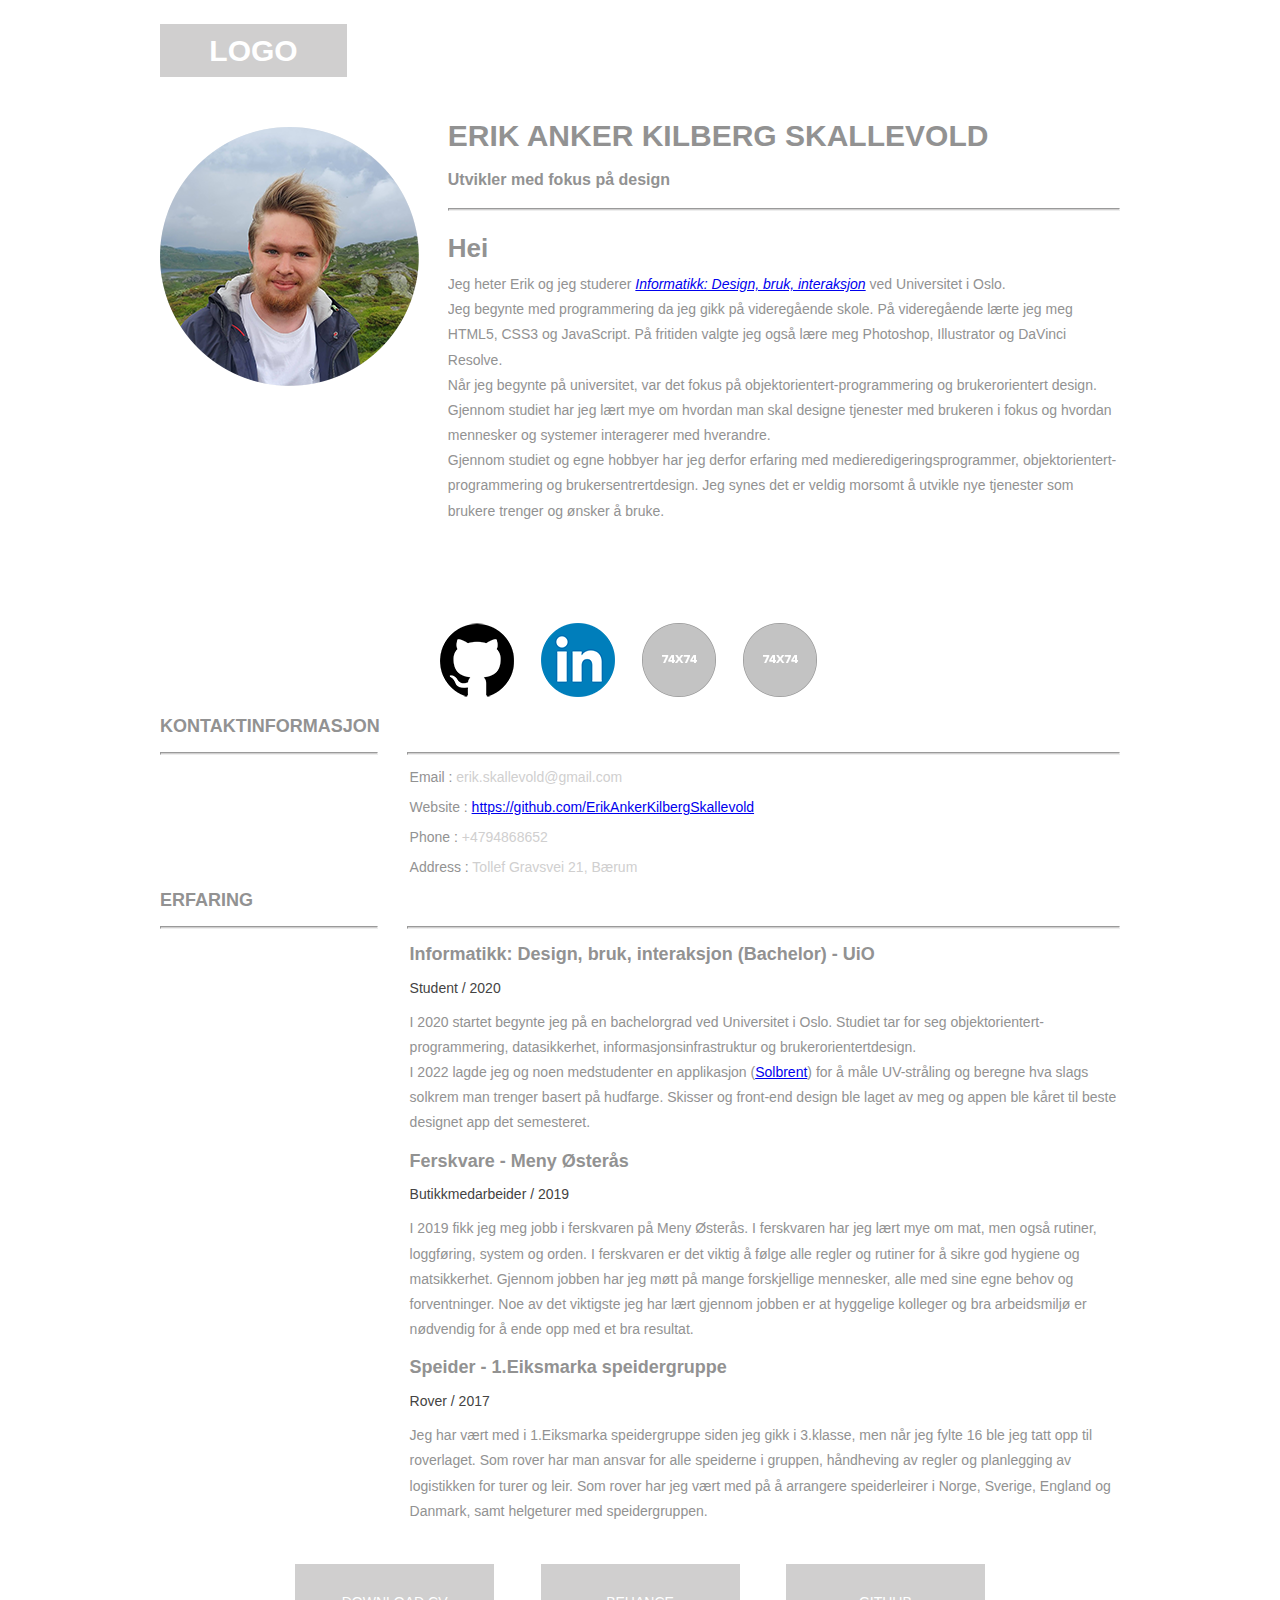
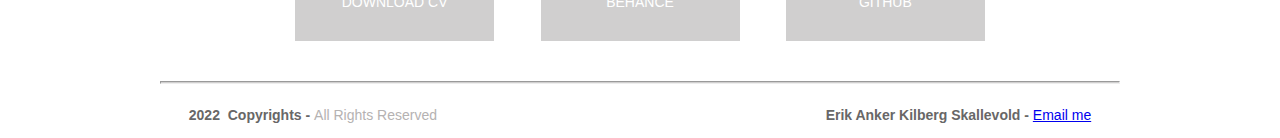
==== index.html @ de3a95fe "Initial Commit" ====
<!doctype html>
<html>
<head>
<meta charset="utf-8">
<meta name="viewport" content="width=device-width, initial-scale=1">
<title>About Page template By Adobe Dreamweaver</title>
<link href="AboutPageAssets/styles/aboutPageStyle.css" rel="stylesheet" type="text/css">

<!--The following script tag downloads a font from the Adobe Edge Web Fonts server for use within the web page. We recommend that you do not modify it.-->
<script>var __adobewebfontsappname__="dreamweaver"</script><script src="http://use.edgefonts.net/montserrat:n4:default;source-sans-pro:n2:default.js" type="text/javascript"></script>
</head>

<body>
<!-- Header content -->
<header>
  <div class="profileLogo"> 
    <!-- Profile logo. Add a img tag in place of <span>. -->
    <p class="logoPlaceholder"><!-- <img src="logoImage.png" alt="sample logo"> --><span>LOGO</span></p>
  </div>
  <div class="profilePhoto"> 
    <!-- Profile photo --> 
    <img src="AboutPageAssets/images/profilepicture.png" alt="Bilde av Erik Anker Kilberg Skallevold. På bildet ser man Erik i hvit T-skjorte og en blå jakke. Bildet er tatt ute og det blåser kraftig fra venstre. På bildet har Erik har blondt hår, blå øyne og rødt, ustelt skjegg."> </div>
  <!-- Identity details -->
  <section class="profileHeader">
    <h1>ERIK ANKER KILBERG SKALLEVOLD</h1>
    <h3>Utvikler med fokus på design</h3>
    <hr>
    <p><strong class="heiBio">Hei</strong> <br>
      Jeg heter Erik og jeg studerer <em><a href="https://www.uio.no/studier/program/inf-design/">Informatikk: Design, bruk, interaksjon</a></em> ved Universitet i Oslo.
		<br>
      Jeg begynte med programmering da jeg gikk på videregående skole. På videregående lærte jeg meg HTML5, CSS3 og JavaScript. På fritiden valgte jeg også lære meg Photoshop, Illustrator og DaVinci Resolve.
		<br>
	Når jeg begynte på universitet, var det fokus på objektorientert-programmering og brukerorientert design. Gjennom studiet har jeg lært mye om hvordan man skal designe tjenester med brukeren i fokus og hvordan mennesker og systemer interagerer med hverandre.
		<br>
	Gjennom studiet og egne hobbyer har jeg derfor erfaring med medieredigeringsprogrammer, objektorientert-programmering og brukersentrertdesign.  Jeg synes det er veldig morsomt å utvikle nye tjenester som brukere trenger og ønsker å bruke. 
 	</p>
    <p>&nbsp;</p>
  </section>
  <!-- Links to Social network accounts -->
  <aside class="socialNetworkNavBar">
    <div class="socialNetworkNav"> 
      <!-- Add a Anchor tag with nested img tag here --> 
      <a href="https://github.com/ErikAnkerKilbergSkallevold"><img src="AboutPageAssets/images/githublogo74px.png" alt="Bildelenke som går til GitHub profilen min. Bildet er logoen til GitHub. "></a></div>
    <div class="socialNetworkNav"> 
      <!-- Add a Anchor tag with nested img tag here --> 
      <a href="https://www.linkedin.com/in/erik-skallevold-a36522160/"><img src="AboutPageAssets/images/linkedinlogo74px.png" alt="Bildelenke som går til LinkedIn profilen min. Bildet er logoen til LinkedIn. "></a></div>
    <div class="socialNetworkNav"> 
      <!-- Add a Anchor tag with nested img tag here --> 
      <img src="AboutPageAssets/images/social.png"  alt="sample"> </div>
    <div class="socialNetworkNav"> 
      <!-- Add a Anchor tag with nested img tag here --> 
      <img src="AboutPageAssets/images/social.png"  alt="sample"> </div>
  </aside>
</header>
<!-- content -->
<section class="mainContent"> 
  <!-- Contact details -->
  <section class="section1">
    <h2 class="sectionTitle">Kontaktinformasjon</h2>
    <hr class="sectionTitleRule">
    <hr class="sectionTitleRule2">
    <div class="section1Content">
      <p><span>Email :</span> erik.skallevold@gmail.com</p>
      <p><span>Website :&nbsp;<a href="https://github.com/ErikAnkerKilbergSkallevold">https://github.com/ErikAnkerKilbergSkallevold</a></span> </p>
      <p><span>Phone : </span>+4794868652 </p>
      <p><span>Address :</span> Tollef Gravsvei 21, Bærum</p>
    </div>
  </section>
  <!-- Previous experience details -->
  <section class="section2">
    <h2 class="sectionTitle">Erfaring</h2>
    <hr class="sectionTitleRule">
    <hr class="sectionTitleRule2">
    <!-- First Title & company details  -->
    <article class="section2Content">
      <h2 class="sectionContentTitle">Informatikk: Design, bruk, interaksjon (Bachelor) - UiO</h2>
      <h3 class="sectionContentSubTitle">Student / 2020</h3>
      <p class="sectionContent"> 
		  I 2020 startet begynte jeg på en bachelorgrad ved Universitet i Oslo. Studiet tar for seg objektorientert-programmering, datasikkerhet, informasjonsinfrastruktur og brukerorientertdesign. &nbsp; <br>
	    I 2022 lagde jeg og noen medstudenter en applikasjon (<a href="https://github.com/IN2000-Team32/in2000">Solbrent</a>) for å måle UV-stråling og beregne hva slags solkrem man trenger basert på hudfarge. Skisser og front-end design ble laget av meg og appen ble kåret til beste designet app det semesteret.</p>
    </article>
    <!-- Second Title & company details  -->
    <article class="section2Content">
      <h2 class="sectionContentTitle"> Ferskvare - Meny Østerås</h2>
      <h3 class="sectionContentSubTitle">Butikkmedarbeider /  2019</h3>
      <p class="sectionContent"> I 2019 fikk jeg meg jobb i ferskvaren på Meny Østerås. I ferskvaren har jeg lært mye om mat, men også rutiner, loggføring, system og orden. I ferskvaren er det viktig å følge alle regler og rutiner for å sikre god hygiene og matsikkerhet. Gjennom jobben har jeg møtt på mange forskjellige mennesker, alle med sine egne behov og forventninger. Noe av det viktigste jeg har lært gjennom jobben er at hyggelige kolleger og bra arbeidsmiljø er nødvendig for å ende opp med et bra resultat. </p>
    </article>
	 <!-- Third Title & company details  -->
    <article class="section2Content">
      <h2 class="sectionContentTitle"> Speider - 1.Eiksmarka speidergruppe</h2>
      <h3 class="sectionContentSubTitle">Rover /  2017</h3>
      <p class="sectionContent"> Jeg har vært med i 1.Eiksmarka speidergruppe siden jeg gikk i 3.klasse, men når jeg fylte 16 ble jeg tatt opp til roverlaget. Som rover har man ansvar for alle speiderne i gruppen, håndheving av regler og planlegging av logistikken for turer og leir. Som rover har jeg vært med på å arrangere speiderleirer i Norge, Sverige, England og Danmark, samt helgeturer med speidergruppen.</p>
    </article>
    <!-- Replicate the above Div block to add more title and company details --> 
  </section>
  <!-- Links to expore your past projects and download your CV -->
  <aside class="externalResourcesNav">
    <div class="externalResources"> <a href="#" title="Download CV Link">DOWNLOAD CV</a> </div>
    <span class="stretch"></span>
    <div class="externalResources"><a href="#" title="Behance Link">BEHANCE</a> </div>
    <span class="stretch"></span>
    <div class="externalResources"><a href="#" title="Github Link">GITHUB</a> </div>
  </aside>
</section>
<footer>
  <hr>
  <p class="footerDisclaimer">2022&nbsp; Copyrights - <span>All Rights Reserved</span></p>
  <p class="footerNote">Erik Anker Kilberg Skallevold - <span><a href="mailto:erik.skallevold@gmail.com">Email me</a></span></p>
</footer>
</body>
</html>
---- AboutPageAssets/styles/aboutPageStyle.css ----
@charset "utf-8";
/* Global Styles */

body {
	margin-left: auto;
	margin-right: auto;
	width: 92%;
	max-width: 960px;
	padding-left: 2.275%;
	padding-right: 2.275%;
}
/* Header */
header {
	text-align: center;
	display: block;
}
header .profileLogo .logoPlaceholder {
	background-color: rgba(208,207,207,1.00);
	width: 187px;
	text-align: center;
}
header .logoPlaceholder span {
	width: 80px;
	height: 22px;
	font-family: 'Montserrat', sans-serif;
	color: rgba(255,255,255,1.00);
	font-size: 30px;
	font-weight: 700;
	line-height: 53px;
}
header .profilePhoto {
	background-color: rgba(237,237,237,1.00);
	width: 259px;
	border-radius: 50%;
	height: 259px;
	clear: both;
	transition-duration: 1s;
}

header .profilePhoto:hover {
	transition-duration: 1s;
	box-shadow: 0px 3px 5px 3px rgba(0,0,0,0.75);
	background-color: rgba(237,237,237,1.00);
	width: 259px;
	border-radius: 50%;
	height: 259px;
	clear: both;
	transition-duration: 1s;
	transform-style: flat;
}

header .profileHeader h1 {
	font-family: 'Montserrat', sans-serif;
	color: rgba(146,146,146,1.00);
	font-size: 30px;
	font-weight: 700;
	line-height: 24px;
}
header .profileHeader h3 {
	font-family: sans-serif;
	color: rgba(146,146,146,1.00);
	font-size: 16px;
	font-weight: 700;
	line-height: 24px;
}
hr {
	background-color: rgba(208,207,207,1.00);
	height: 1px;
}
header .profileHeader p {
	font-family: sans-serif;
	color: rgba(146,146,146,1.00);
	font-size: 14px;
	font-weight: 400;
	line-height: 1.8;
	overflow-y: auto;
}
header .socialNetworkNavBar {
	text-align: center;
	display: block;
	margin-top: 60px;
	clear: both;
}
header .socialNetworkNavBar .socialNetworkNav {
	border-radius: 50%;
	cursor: pointer;
}
header .socialNetworkNavBar .socialNetworkNav img:hover {
	opacity: 0.5;
}
/* Main Content sections */
.mainContent .section1 {
	display: block;
}
.section1 .sectionTitle, .section2 .sectionTitle {
	font-family: 'Montserrat', sans-serif;
	color: rgba(146,146,146,1.00);
	font-size: 18px;
	font-weight: 700;
	text-transform: uppercase;
}
.section1 .sectionTitleRule, .section2 .sectionTitleRule {
	margin: 0 3% 0 0;
	float: left;
	clear: both;
}
.section1 .sectionTitleRule2, .section2 .sectionTitleRule2 {
	background-color: rgba(208,207,207,1.00);
	height: 1px;
	padding: 0px;
}
.mainContent .section1 .section1Content {
	font-family: ProximaNova;
	font-size: 14px;
	font-weight: 100;
	color: rgba(208,207,207,1.00);
}
.mainContent .section1 .section1Content span {
	color: rgba(146,146,146,1.00);
	font-family: sans-serif;
}
.section2 .sectionContentTitle {
	font-family: sans-serif;
	color: rgba(146,146,146,1.00);
	font-size: 18px;
	font-weight: 700;
}
.section2 .sectionContentSubTitle {
	font-family: sans-serif;
	color: rgba(68,67,67,1.00);
	font-size: 14px;
	font-weight: 400;
}
.section2 .sectionContent {
	font-family: sans-serif;
	color: rgba(146,146,146,1.00);
	font-size: 14px;
	font-weight: 400;
	line-height: 1.8;
}
.mainContent {
	display: block;
}
.mainContent .externalResourcesNav .externalResources {
	background-color: rgba(208,207,207,1.00);
	display: inline-block;
	text-align: center;
	margin-top: 0px;
	padding-top: 3%;
	cursor: pointer;
}
.mainContent .externalResourcesNav .externalResources:hover {
	background-color: rgba(153,153,153,1.00);
}
.externalResourcesNav .externalResources a {
	font-family: 'Montserrat', sans-serif;
	color: rgba(255,255,255,1.00);
	font-size: 14px;
	font-weight: 400;
	line-height: 18px;
	text-decoration: none;
}
.stretch {
	content: '';
	display: inline-block;
	margin-left: 2%;
	margin-right: 2%;
}
/* Footer */
footer .footerDisclaimer {
	font-family: sans-serif;
	font-size: 14px;
	line-height: 18px;
	color: rgba(104,103,103,1.00);
	font-weight: 700;
}
footer .footerDisclaimer span {
	color: rgba(181,178,178,1.00);
	font-weight: 400;
}
footer .footerNote {
	font-family: sans-serif;
	font-size: 14px;
	line-height: 18px;
	color: rgba(104,103,103,1.00);
	font-weight: 700;
}
footer .footerNote span {
	color: rgba(181,178,178,1.00);
	font-weight: 400;
}

/* Media query for Mobile devices*/
@media only screen and (min-width : 285px) and (max-width : 480px) {
/* Header */
header {
	width: 100%;
	float: none;
}
header .profileLogo .logoPlaceholder {
	display: inline-block;
}
header .profilePhoto {
	display: inline-block;
}
header .profileHeader {
	text-align: center;
	margin-top: 10%;
}
header .profileHeader p {
	text-align: justify;
}
header .socialNetworkNavBar {
	text-align: center;
	display: block;
	margin-top: 60px;
	clear: both;
	margin-bottom: 15%;
}
header .socialNetworkNavBar .socialNetworkNav {
	width: 60px;
	height: 60px;
	display: inline-block;
	margin-right: 23px;
}
/* Main content sections */
.mainContent .section1 {
	text-align: center;
	margin-bottom: 10%;
}
.section1 .section1Title, .section2 .section1Title {
	text-align: center;
}
.section1 .sectionTitleRule, .section2 .sectionTitleRule {
	width: 100%;
}
.section1 .sectionTitleRule2, .section2 .sectionTitleRule2 {
	display: none;
}
.mainContent .section1 .section1Content {
	display: inline-block;
	text-align: left;
	font-family: sans-serif;
	text-align: justify;
}
.mainContent .section2 {
	display: block;
	text-align: center;
}
.section2 .section2Content {
	margin-top: 10%;
	text-align: justify;
	margin-bottom: 10%;
}
.mainContent .externalResourcesNav {
	margin-bottom: 10%;
}
.mainContent .externalResourcesNav .externalResources {
	width: 100%;
	height: 35px;
}
/* Footer */
footer {
	display: block;
	text-align: center;
	font-family: sans-serif;
}
}

/* Media Query for Tablets */
@media only screen and (min-width : 481px) and (max-width : 1024px) {
/* Header */
header {
	width: 100%;
	float: none;
}
header .profileLogo .logoPlaceholder {
	display: inline-block;
	font-family: 'Montserrat', sans-serif;
}
header .profilePhoto {
	float: left;
	clear: both;
	margin-right: 3%;
	margin-top: 5%;
}
header .profileHeader {
	text-align: left;
	margin-top: 7%;
}
header .socialNetworkNavBar .socialNetworkNav {
	width: 74px;
	height: 74px;
	display: inline-block;
	margin-right: 23px;
}
/* Main content and sections */
.section1 .section1Title, .section2 .section1Title {
	text-align: center;
}
.section1 .sectionTitleRule, .section2 .sectionTitleRule {
	width: 100%;
}
.section1 .sectionTitleRule2, .section2 .sectionTitleRule2 {
	display: none;
}
.mainContent .section1 .section1Content {
	display: block;
	margin: 0% 0% 0% 20%;
	font-family: sans-serif;
	margin-top: 5%;
	margin-bottom: 5%;
}
.mainContent .section2 {
	clear: both;
}
.section2 .section2Content {
	padding: 0px;
	margin-left: 20%;
	font-family: sans-serif;
	margin-top: 5%;
	margin-bottom: 5%;
}
.mainContent .externalResourcesNav {
	margin-left: 20%;
	margin-top: 40px;
	margin-bottom: 40px;
	text-align: center;
	padding-top: 0px;
	clear: both;
}
.mainContent .externalResourcesNav .externalResources {
	width: 199px;
	height: 48px;
	margin-top: 5%;
}
/* Footer */
footer .footerDisclaimer {
	float: left;
	margin-left: 3%;
	font-family: sans-serif;
}
footer .footerNote {
	float: right;
	margin-right: 3%;
	font-family: sans-serif;
}
}

/* Desktops and laptops  */
@media only screen and (min-width:1025px) {
/* Header */
header .profileLogo .logoPlaceholder {
	float: left;
	margin-bottom: 50px;
}
header .profilePhoto {
	float: left;
	clear: both;
	margin-right: 3%;
}
header .profileHeader {
	text-align: left;
	padding-top: 10%;
}
header .socialNetworkNavBar .socialNetworkNav {
	width: 74px;
	height: 74px;
	display: inline-block;
	margin-right: 23px;
}
/* Main content sections */
.section1 .sectionTitleRule, .section2 .sectionTitleRule {
	width: 22.5%;
}
.mainContent .section1 .section1Content {
	display: block;
	margin-top: 0%;
	margin-right: 0%;
	margin-left: 26%;
	margin-bottom: 0%;
	font-family: sans-serif;
}
.mainContent .section2 {
	clear: both;
}
.section2 .section2Content {
	padding: 0px;
	margin-left: 26%;
	font-family: sans-serif;
}
.mainContent .externalResourcesNav {
	margin-top: 40px;
	margin-bottom: 40px;
	text-align: center;
	padding-top: 0px;
	clear: both;
}
.mainContent .externalResourcesNav .externalResources {
	width: 199px;
	height: 48px;
}
/* Footer */
footer .footerDisclaimer {
	float: left;
	margin-left: 3%;
	font-family: sans-serif;
}
footer .footerNote {
	float: right;
	margin-right: 3%;
	font-family: sans-serif;
}
}
.heiBio {
	font-size: 26px;
}
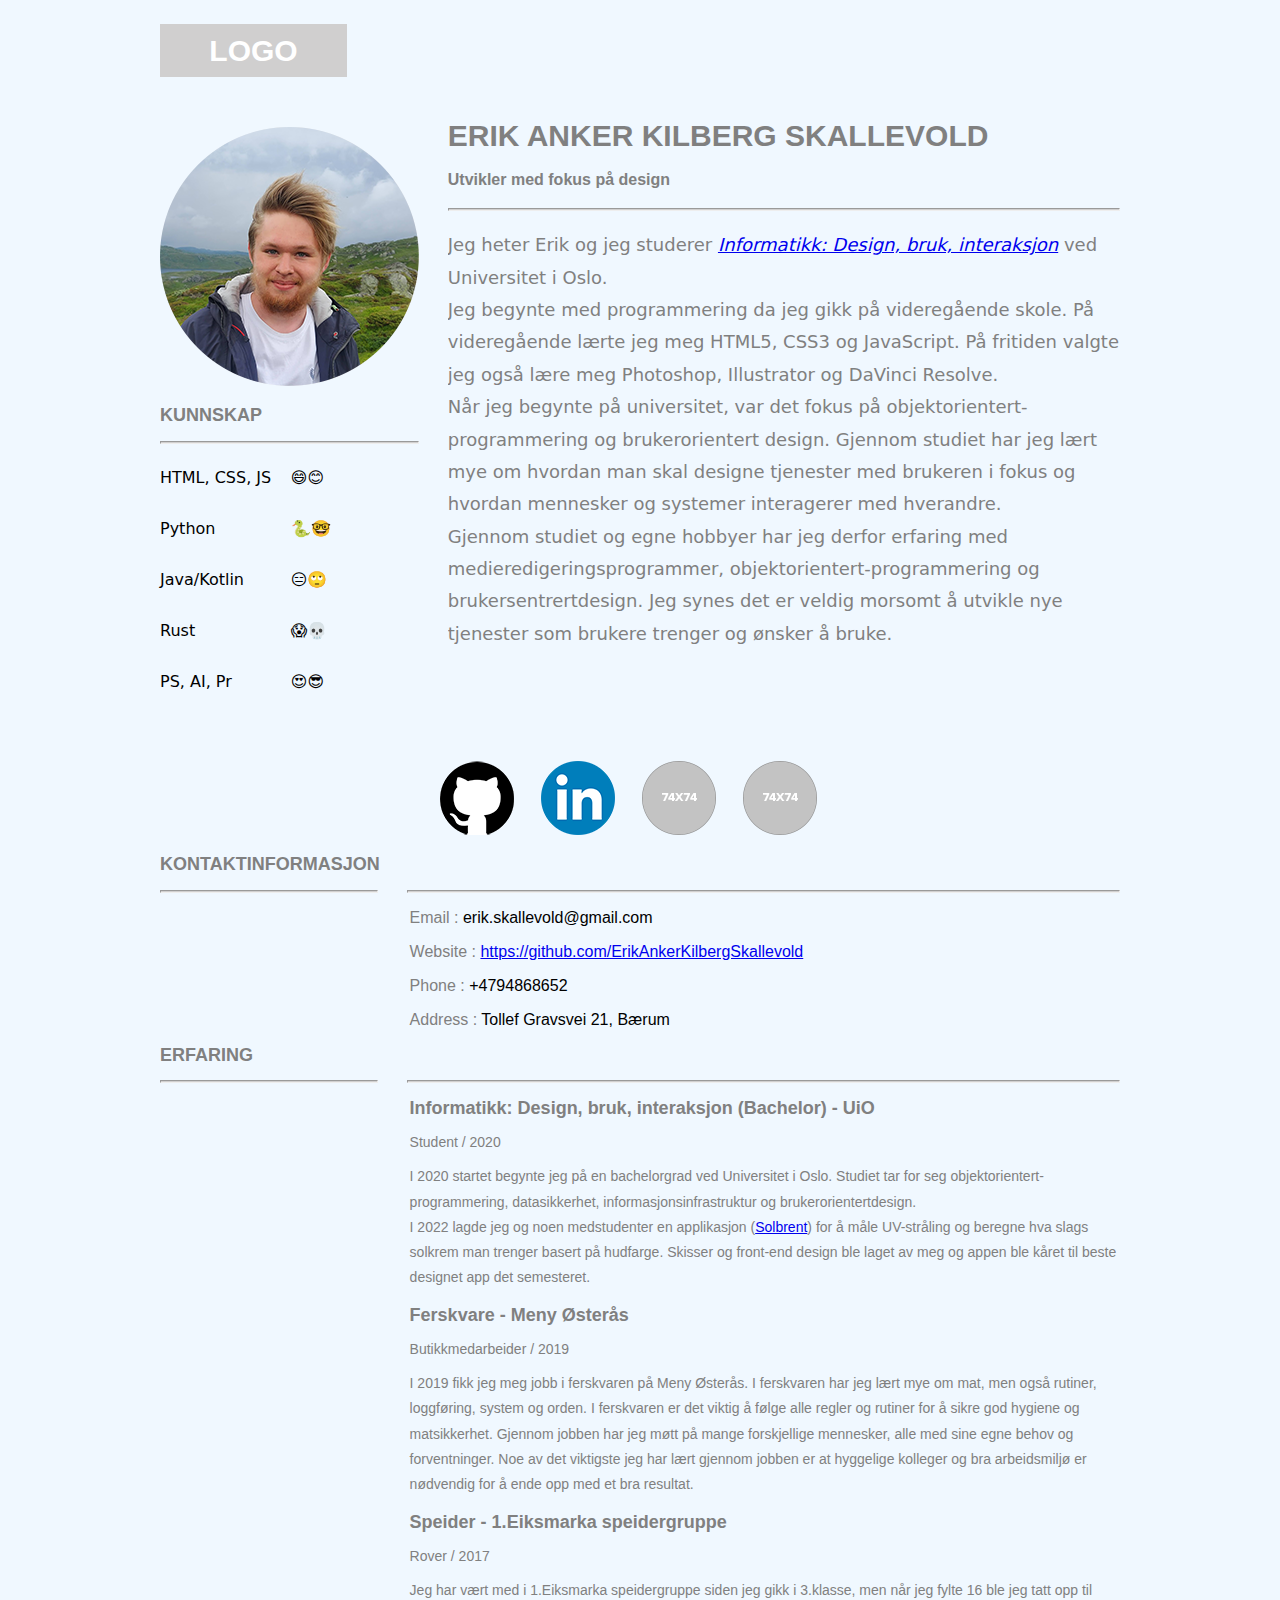
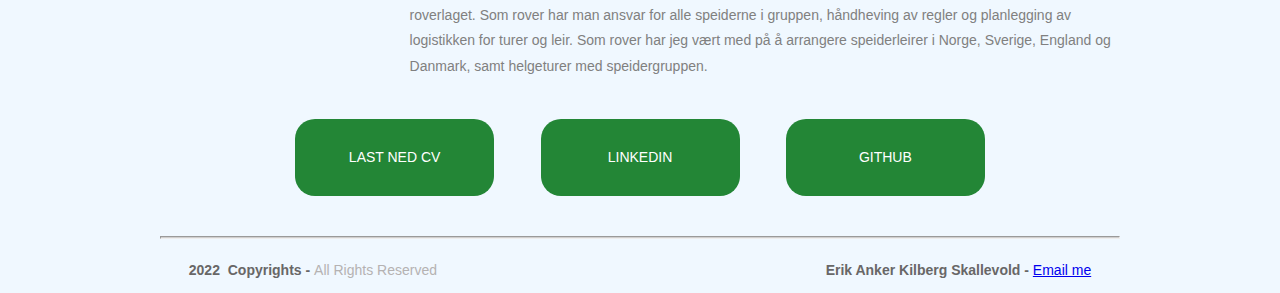
==== commit b02a75c4: "Better readability" ====
--- a/index.html
+++ b/index.html
@@ -3,7 +3,7 @@
 <head>
 <meta charset="utf-8">
 <meta name="viewport" content="width=device-width, initial-scale=1">
-<title>About Page template By Adobe Dreamweaver</title>
+<title>About Erik Anker Kilberg Skallevold</title>
 <link href="AboutPageAssets/styles/aboutPageStyle.css" rel="stylesheet" type="text/css">
 
 <!--The following script tag downloads a font from the Adobe Edge Web Fonts server for use within the web page. We recommend that you do not modify it.-->
@@ -19,20 +19,55 @@
   </div>
   <div class="profilePhoto"> 
     <!-- Profile photo --> 
-    <img src="AboutPageAssets/images/profilepicture.png" alt="Bilde av Erik Anker Kilberg Skallevold. På bildet ser man Erik i hvit T-skjorte og en blå jakke. Bildet er tatt ute og det blåser kraftig fra venstre. På bildet har Erik har blondt hår, blå øyne og rødt, ustelt skjegg."> </div>
+    <img src="AboutPageAssets/images/profilepicture.png" alt="Bilde av Erik Anker Kilberg Skallevold. På bildet ser man Erik i hvit T-skjorte og en blå jakke. Bildet er tatt ute og det blåser kraftig fra venstre. På bildet har Erik har blondt hår, blå øyne og rødt, ustelt skjegg.">
+    <div>
+      <div class="section1" style="text-align: start">
+		  <h2 class="sectionTitle">Kunnskap</h2>
+		  <hr>
+	  	<!-- Legg til flere li elementer som du trenger dem -->
+        <div>
+			<div style="display:flex; justify-content:space-between">
+  				<p class="ProgramName">HTML, CSS, JS</p>
+   				<p class="ProgramName">😄😊</p>
+			</div>
+        </div>
+		<div>
+		  <div style="display:flex; justify-content:space-between">
+			<p class="ProgramName">Python</p>
+			  <p class="ProgramName">🐍🤓</p>
+			</div>
+        </div>	
+		<div>
+			<div style="display:flex; justify-content:space-between">
+  				<p class="ProgramName">Java/Kotlin</p>
+   				<p class="ProgramName">😑🙄</p>
+			</div>
+        </div>	
+		<div>
+			<div style="display:flex; justify-content:space-between">
+  				<p class="ProgramName">Rust</p>
+   				<p class="ProgramName">😱💀</p>
+			</div>
+        </div>
+		<div>
+			<div style="display:flex; justify-content:space-between">
+  				<p class="ProgramName">PS, AI, Pr</p>
+   				<p class="ProgramName">😍😎</p>
+			</div>
+        </div>
+      </div>
+    </div>
+  </div>
   <!-- Identity details -->
   <section class="profileHeader">
     <h1>ERIK ANKER KILBERG SKALLEVOLD</h1>
     <h3>Utvikler med fokus på design</h3>
     <hr>
-    <p><strong class="heiBio">Hei</strong> <br>
-      Jeg heter Erik og jeg studerer <em><a href="https://www.uio.no/studier/program/inf-design/">Informatikk: Design, bruk, interaksjon</a></em> ved Universitet i Oslo.
-		<br>
-      Jeg begynte med programmering da jeg gikk på videregående skole. På videregående lærte jeg meg HTML5, CSS3 og JavaScript. På fritiden valgte jeg også lære meg Photoshop, Illustrator og DaVinci Resolve.
-		<br>
-	Når jeg begynte på universitet, var det fokus på objektorientert-programmering og brukerorientert design. Gjennom studiet har jeg lært mye om hvordan man skal designe tjenester med brukeren i fokus og hvordan mennesker og systemer interagerer med hverandre.
-		<br>
-	Gjennom studiet og egne hobbyer har jeg derfor erfaring med medieredigeringsprogrammer, objektorientert-programmering og brukersentrertdesign.  Jeg synes det er veldig morsomt å utvikle nye tjenester som brukere trenger og ønsker å bruke. 
+      <p>
+		Jeg heter Erik og jeg studerer <em><a href="https://www.uio.no/studier/program/inf-design/">Informatikk: Design, bruk, interaksjon</a></em> ved Universitet i Oslo.<br>
+    	Jeg begynte med programmering da jeg gikk på videregående skole. På videregående lærte jeg meg HTML5, CSS3 og JavaScript. På fritiden valgte jeg også lære meg Photoshop, Illustrator og DaVinci Resolve.<br>
+		Når jeg begynte på universitet, var det fokus på objektorientert-programmering og brukerorientert design. Gjennom studiet har jeg lært mye om hvordan man skal designe tjenester med brukeren i fokus og hvordan mennesker og systemer interagerer med hverandre.<br>		
+		Gjennom studiet og egne hobbyer har jeg derfor erfaring med medieredigeringsprogrammer, objektorientert-programmering og brukersentrertdesign.  Jeg synes det er veldig morsomt å utvikle nye tjenester som brukere trenger og ønsker å bruke. <br>	
  	</p>
     <p>&nbsp;</p>
   </section>
@@ -95,9 +130,9 @@
   </section>
   <!-- Links to expore your past projects and download your CV -->
   <aside class="externalResourcesNav">
-    <div class="externalResources"> <a href="#" title="Download CV Link">DOWNLOAD CV</a> </div>
+    <div class="externalResources"> <a href="#" title="Download CV Link">LAST NED CV</a> </div>
     <span class="stretch"></span>
-    <div class="externalResources"><a href="#" title="Behance Link">BEHANCE</a> </div>
+    <div class="externalResources"><a href="#" title="Behance Link">LINKEDIN</a> </div>
     <span class="stretch"></span>
     <div class="externalResources"><a href="#" title="Github Link">GITHUB</a> </div>
   </aside>
--- a/AboutPageAssets/styles/aboutPageStyle.css
+++ b/AboutPageAssets/styles/aboutPageStyle.css
@@ -8,6 +8,7 @@
 	max-width: 960px;
 	padding-left: 2.275%;
 	padding-right: 2.275%;
+	background-color: aliceblue;
 }
 /* Header */
 header {
@@ -51,14 +52,14 @@
 
 header .profileHeader h1 {
 	font-family: 'Montserrat', sans-serif;
-	color: rgba(146,146,146,1.00);
+	color: #808080;
 	font-size: 30px;
 	font-weight: 700;
 	line-height: 24px;
 }
 header .profileHeader h3 {
 	font-family: sans-serif;
-	color: rgba(146,146,146,1.00);
+	color: #808080;
 	font-size: 16px;
 	font-weight: 700;
 	line-height: 24px;
@@ -68,9 +69,9 @@
 	height: 1px;
 }
 header .profileHeader p {
-	font-family: sans-serif;
-	color: rgba(146,146,146,1.00);
-	font-size: 14px;
+	font-family:Segoe, "Segoe UI", "DejaVu Sans", "Trebuchet MS", Verdana, "sans-serif";
+	color: #808080;
+	font-size: 18px;
 	font-weight: 400;
 	line-height: 1.8;
 	overflow-y: auto;
@@ -94,7 +95,7 @@
 }
 .section1 .sectionTitle, .section2 .sectionTitle {
 	font-family: 'Montserrat', sans-serif;
-	color: rgba(146,146,146,1.00);
+	color: #808080;
 	font-size: 18px;
 	font-weight: 700;
 	text-transform: uppercase;
@@ -110,44 +111,45 @@
 	padding: 0px;
 }
 .mainContent .section1 .section1Content {
-	font-family: ProximaNova;
+	font-family:Segoe, "Segoe UI", "DejaVu Sans", "Trebuchet MS", Verdana, "sans-serif";
+	font-size: 16px;
+	font-weight:400;
+	color: #000000;
+}
+.mainContent .section1 .section1Content span {
+	color: #808080;
+	font-family: sans-serif;
+}
+.section2 .sectionContentTitle {
+	font-family: sans-serif;
+	color: #808080;
+	font-size: 18px;
+	font-weight: 700;
+}
+.section2 .sectionContentSubTitle {
+	font-family: sans-serif;
+	color: #808080;
 	font-size: 14px;
-	font-weight: 100;
-	color: rgba(208,207,207,1.00);
-}
-.mainContent .section1 .section1Content span {
-	color: rgba(146,146,146,1.00);
-	font-family: sans-serif;
-}
-.section2 .sectionContentTitle {
-	font-family: sans-serif;
-	color: rgba(146,146,146,1.00);
-	font-size: 18px;
-	font-weight: 700;
-}
-.section2 .sectionContentSubTitle {
-	font-family: sans-serif;
-	color: rgba(68,67,67,1.00);
+	font-weight: 400;
+}
+.section2 .sectionContent {
+	font-family: sans-serif;
+	color: #808080;
 	font-size: 14px;
 	font-weight: 400;
-}
-.section2 .sectionContent {
-	font-family: sans-serif;
-	color: rgba(146,146,146,1.00);
-	font-size: 14px;
-	font-weight: 400;
 	line-height: 1.8;
 }
 .mainContent {
 	display: block;
 }
 .mainContent .externalResourcesNav .externalResources {
-	background-color: rgba(208,207,207,1.00);
+	background-color: #238636;
 	display: inline-block;
 	text-align: center;
 	margin-top: 0px;
 	padding-top: 3%;
 	cursor: pointer;
+	border-radius: 20px;
 }
 .mainContent .externalResourcesNav .externalResources:hover {
 	background-color: rgba(153,153,153,1.00);
@@ -415,3 +417,15 @@
 .heiBio {
 	font-size: 26px;
 }
+.ProgramName{
+	text-align: start;
+	width: 100%;
+	flex-basis: 49.5%;
+	font-family: Segoe, "Segoe UI", "DejaVu Sans", "Trebuchet MS", Verdana, "sans-serif";
+}
+.tekst{
+	font-family: Segoe, "Segoe UI", "DejaVu Sans", "Trebuchet MS", Verdana, "sans-serif";
+	font-size: 100px;
+}
+
+
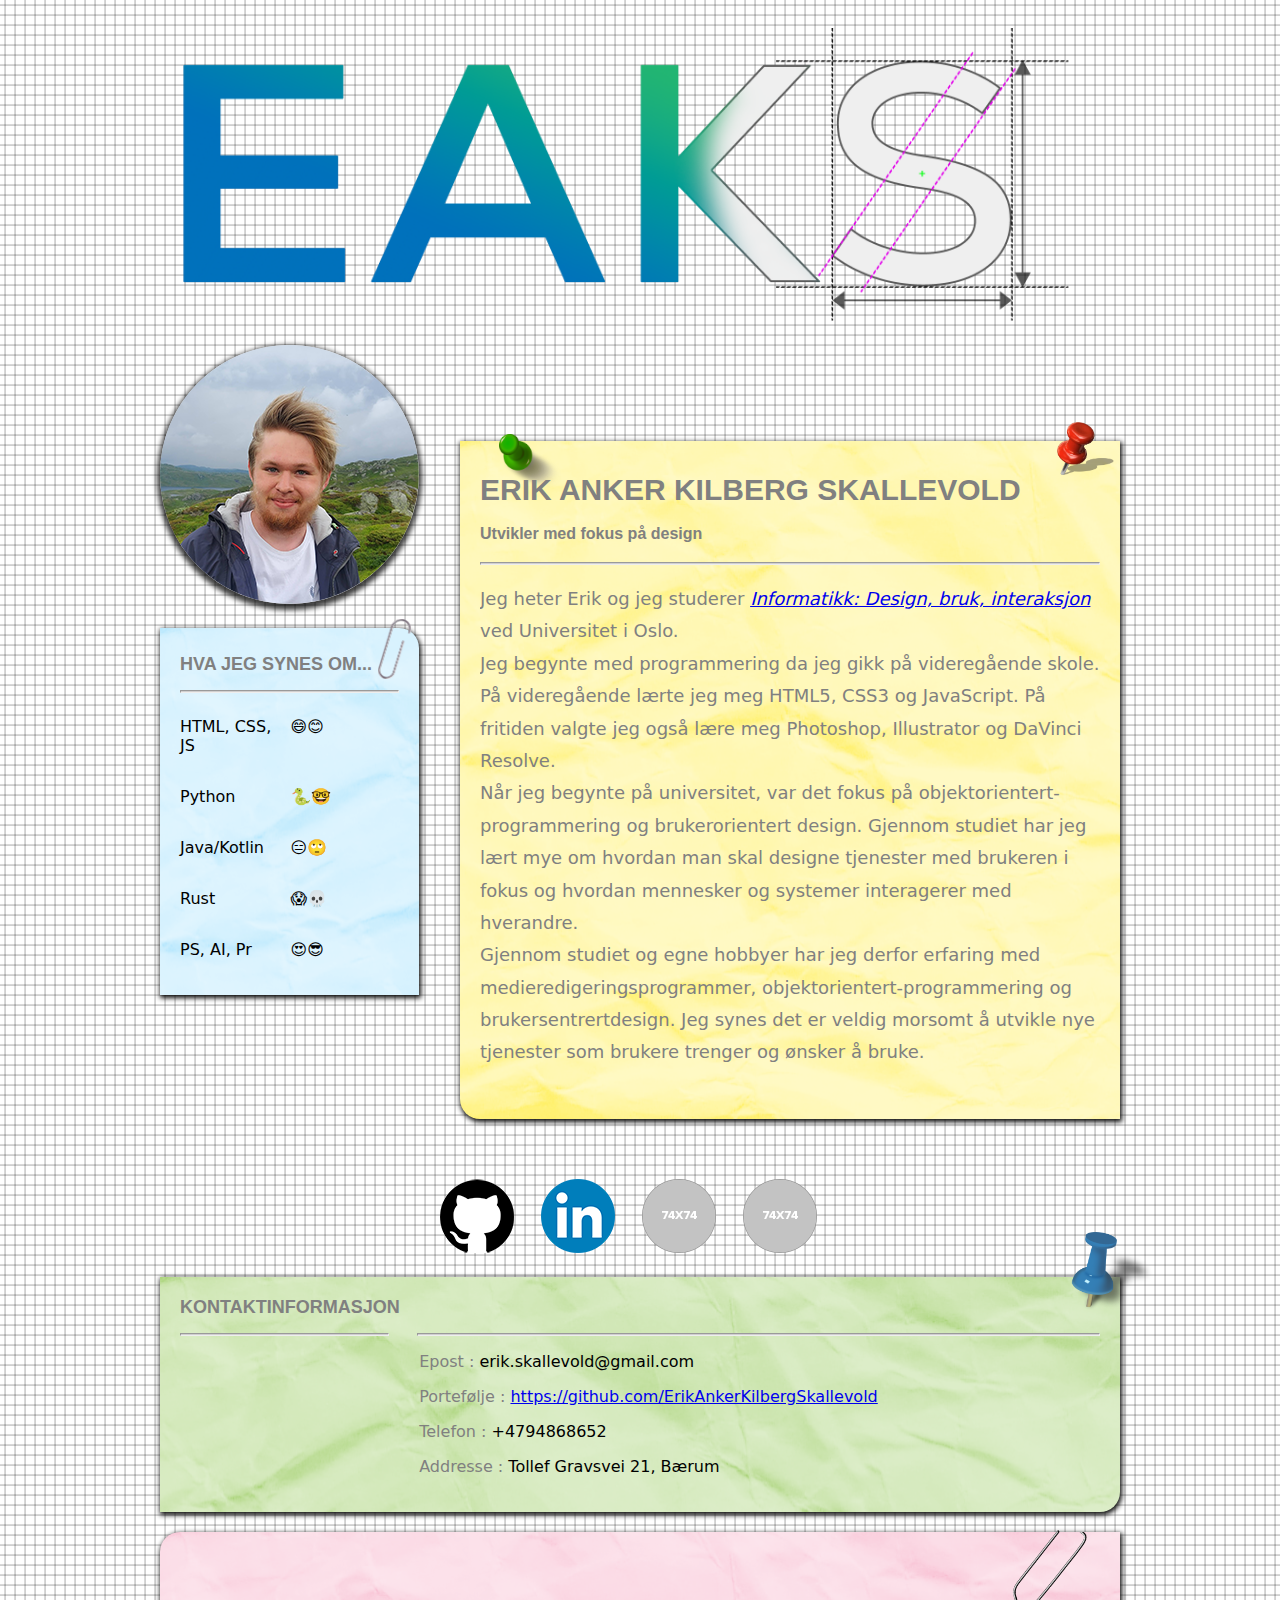
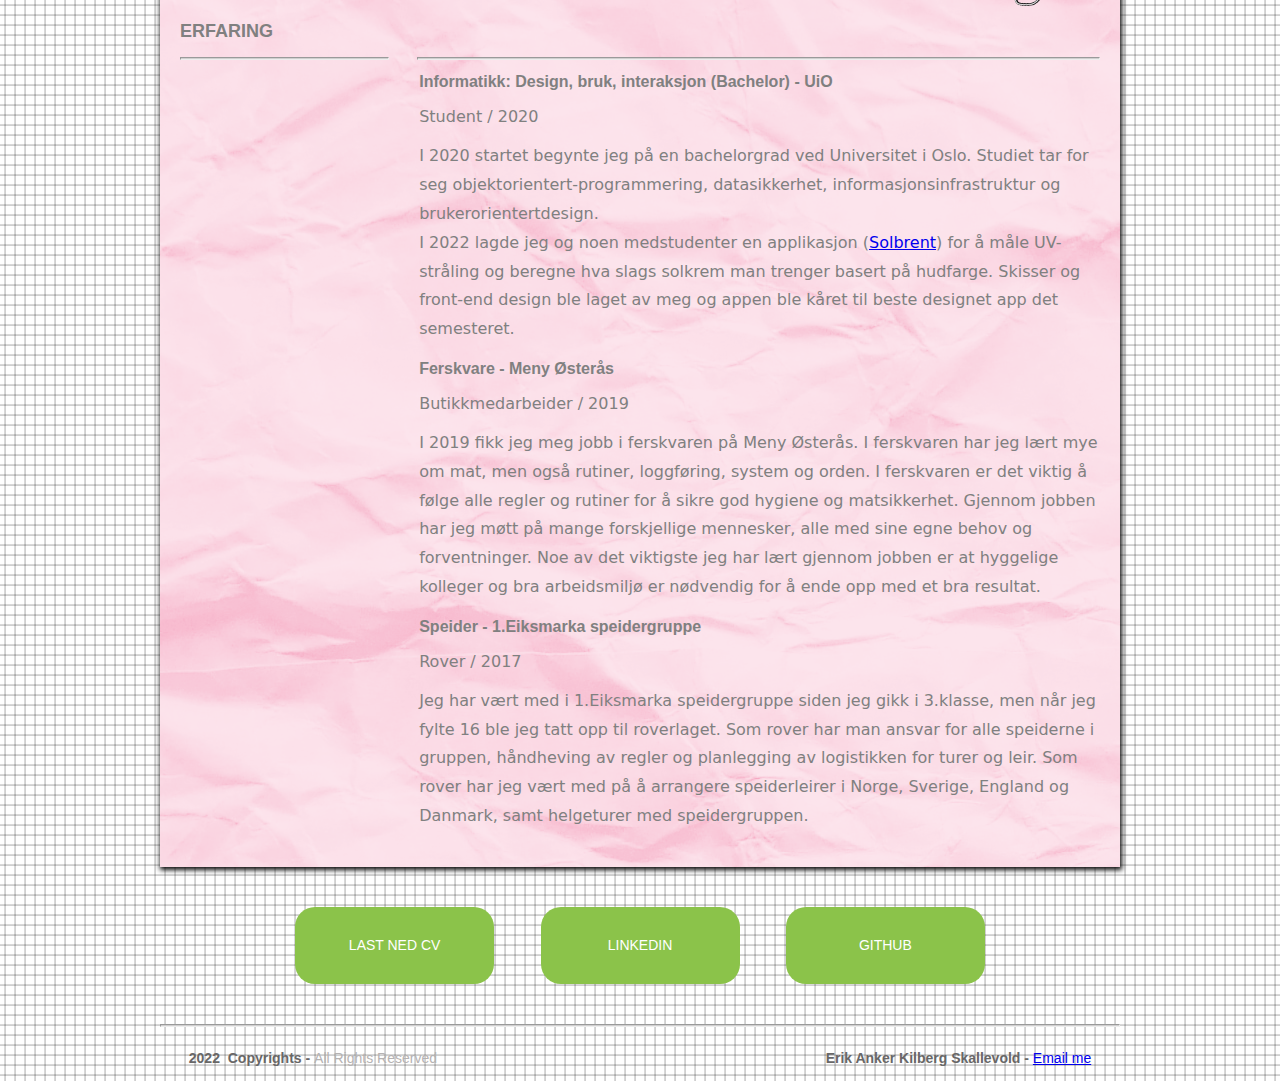
==== commit 5c979bbc: "La til masse kule effekter" ====
--- a/index.html
+++ b/index.html
@@ -13,64 +13,71 @@
 <body>
 <!-- Header content -->
 <header>
-  <div class="profileLogo"> 
+  <div> 
     <!-- Profile logo. Add a img tag in place of <span>. -->
-    <p class="logoPlaceholder"><!-- <img src="logoImage.png" alt="sample logo"> --><span>LOGO</span></p>
+    <img  class="myLogo" src="AboutPageAssets/images/EAKS_logo_blue.png" alt="Logoen til Erik. Det er initialene hans (EAKS).">
   </div>
   <div class="profilePhoto"> 
-    <!-- Profile photo --> 
+    <!-- Profile photo -->
     <img src="AboutPageAssets/images/profilepicture.png" alt="Bilde av Erik Anker Kilberg Skallevold. På bildet ser man Erik i hvit T-skjorte og en blå jakke. Bildet er tatt ute og det blåser kraftig fra venstre. På bildet har Erik har blondt hår, blå øyne og rødt, ustelt skjegg.">
-    <div>
-      <div class="section1" style="text-align: start">
-		  <h2 class="sectionTitle">Kunnskap</h2>
-		  <hr>
-	  	<!-- Legg til flere li elementer som du trenger dem -->
-        <div>
-			<div style="display:flex; justify-content:space-between">
-  				<p class="ProgramName">HTML, CSS, JS</p>
-   				<p class="ProgramName">😄😊</p>
+	<div class="blueBackground">
+	  <div>
+		  <img src="AboutPageAssets/images/clip2.png" style="width: 15%; height: 10%; margin-right: -96%; margin-top: -13%;" alt="Bilde av en binders. Kun for dekor."/>
+		  <div class="section1" style="text-align: start; margin-top: -20%;">
+			  <h2 class="sectionTitle">Hva JEG synes om...</h2>
+			  <hr>
+			<!-- Legg til flere li elementer som du trenger dem -->
+			<div>
+				<div style="display:flex; justify-content:space-between">
+					<p class="ProgramName">HTML, CSS, JS</p>
+					<p class="ProgramName">😄😊</p>
+				</div>
 			</div>
-        </div>
-		<div>
-		  <div style="display:flex; justify-content:space-between">
-			<p class="ProgramName">Python</p>
-			  <p class="ProgramName">🐍🤓</p>
+			<div>
+			  <div style="display:flex; justify-content:space-between">
+				<p class="ProgramName">Python</p>
+				  <p class="ProgramName">🐍🤓</p>
+				</div>
+			</div>	
+			<div>
+				<div style="display:flex; justify-content:space-between">
+					<p class="ProgramName">Java/Kotlin</p>
+					<p class="ProgramName">😑🙄</p>
+				</div>
+			</div>	
+			<div>
+				<div style="display:flex; justify-content:space-between">
+					<p class="ProgramName">Rust</p>
+					<p class="ProgramName">😱💀</p>
+				</div>
 			</div>
-        </div>	
-		<div>
-			<div style="display:flex; justify-content:space-between">
-  				<p class="ProgramName">Java/Kotlin</p>
-   				<p class="ProgramName">😑🙄</p>
+			<div>
+				<div style="display:flex; justify-content:space-between">
+					<p class="ProgramName">PS, AI, Pr</p>
+					<p class="ProgramName">😍😎</p>
+				</div>
 			</div>
-        </div>	
-		<div>
-			<div style="display:flex; justify-content:space-between">
-  				<p class="ProgramName">Rust</p>
-   				<p class="ProgramName">😱💀</p>
-			</div>
-        </div>
-		<div>
-			<div style="display:flex; justify-content:space-between">
-  				<p class="ProgramName">PS, AI, Pr</p>
-   				<p class="ProgramName">😍😎</p>
-			</div>
-        </div>
-      </div>
-    </div>
+		  </div>
+</div>
+	</div>	
   </div>
   <!-- Identity details -->
   <section class="profileHeader">
-    <h1>ERIK ANKER KILBERG SKALLEVOLD</h1>
-    <h3>Utvikler med fokus på design</h3>
-    <hr>
-      <p>
-		Jeg heter Erik og jeg studerer <em><a href="https://www.uio.no/studier/program/inf-design/">Informatikk: Design, bruk, interaksjon</a></em> ved Universitet i Oslo.<br>
-    	Jeg begynte med programmering da jeg gikk på videregående skole. På videregående lærte jeg meg HTML5, CSS3 og JavaScript. På fritiden valgte jeg også lære meg Photoshop, Illustrator og DaVinci Resolve.<br>
-		Når jeg begynte på universitet, var det fokus på objektorientert-programmering og brukerorientert design. Gjennom studiet har jeg lært mye om hvordan man skal designe tjenester med brukeren i fokus og hvordan mennesker og systemer interagerer med hverandre.<br>		
-		Gjennom studiet og egne hobbyer har jeg derfor erfaring med medieredigeringsprogrammer, objektorientert-programmering og brukersentrertdesign.  Jeg synes det er veldig morsomt å utvikle nye tjenester som brukere trenger og ønsker å bruke. <br>	
- 	</p>
-    <p>&nbsp;</p>
-  </section>
+	 <div class="bioLapp">
+	  	<img src="AboutPageAssets/images/pin1.png" style="margin-left: 93%; margin-top: -8%; width: 10%;" alt="Bilde av en pinne. Kun for dekor"/>
+		 <img src="AboutPageAssets/images/pin3.png" style="margin-left: 3%; margin-top: -10%; width: 10%;" alt="Bilde av en pinne. Kun for dekor"/>
+	  	<h1 style="margin-top: -3%;">ERIK ANKER KILBERG SKALLEVOLD</h1>
+		<h3>Utvikler med fokus på design</h3>
+		<hr>
+		  <p class="bioTekst">
+			Jeg heter Erik og jeg studerer <em><a href="https://www.uio.no/studier/program/inf-design/">Informatikk: Design, bruk, interaksjon</a></em> ved Universitet i Oslo.<br>
+			Jeg begynte med programmering da jeg gikk på videregående skole. På videregående lærte jeg meg HTML5, CSS3 og JavaScript. På fritiden valgte jeg også lære meg Photoshop, Illustrator og DaVinci Resolve.<br>
+			Når jeg begynte på universitet, var det fokus på objektorientert-programmering og brukerorientert design. Gjennom studiet har jeg lært mye om hvordan man skal designe tjenester med brukeren i fokus og hvordan mennesker og systemer interagerer med hverandre.<br>		
+			Gjennom studiet og egne hobbyer har jeg derfor erfaring med medieredigeringsprogrammer, objektorientert-programmering og brukersentrertdesign.  Jeg synes det er veldig morsomt å utvikle nye tjenester som brukere trenger og ønsker å bruke. <br>	
+		</p>
+		<p>&nbsp;</p>
+	 </div>
+</section>
   <!-- Links to Social network accounts -->
   <aside class="socialNetworkNavBar">
     <div class="socialNetworkNav"> 
@@ -91,18 +98,20 @@
 <section class="mainContent"> 
   <!-- Contact details -->
   <section class="section1">
-    <h2 class="sectionTitle">Kontaktinformasjon</h2>
+  	<img src="AboutPageAssets/images/pin4.png" style="width: 9%; height: 9%; margin-left: 97%; margin-top: -10%; transform: scaleX(-1)" alt="Bilde av en pin. Kun dekor."/>
+    <h2 class="sectionTitle" style="margin-top: -2%;">Kontaktinformasjon</h2>
     <hr class="sectionTitleRule">
     <hr class="sectionTitleRule2">
     <div class="section1Content">
-      <p><span>Email :</span> erik.skallevold@gmail.com</p>
-      <p><span>Website :&nbsp;<a href="https://github.com/ErikAnkerKilbergSkallevold">https://github.com/ErikAnkerKilbergSkallevold</a></span> </p>
-      <p><span>Phone : </span>+4794868652 </p>
-      <p><span>Address :</span> Tollef Gravsvei 21, Bærum</p>
+      <p><span>Epost :</span> erik.skallevold@gmail.com</p>
+      <p><span>Portefølje :&nbsp;<a href="https://github.com/ErikAnkerKilbergSkallevold">https://github.com/ErikAnkerKilbergSkallevold</a></span> </p>
+      <p><span>Telefon : </span>+4794868652 </p>
+      <p><span>Addresse :</span> Tollef Gravsvei 21, Bærum</p>
     </div>
   </section>
-  <!-- Previous experience details -->
+<!-- Previous experience details -->
   <section class="section2">
+  	<img src="AboutPageAssets/images/clip1.png" style="width: 9%; height: 9%; margin-left: 90%; margin-top: -2.5%; transform: rotateZ(-10deg)" alt="Bilde av en binders. Kun dekor."/>
     <h2 class="sectionTitle">Erfaring</h2>
     <hr class="sectionTitleRule">
     <hr class="sectionTitleRule2">
--- a/AboutPageAssets/styles/aboutPageStyle.css
+++ b/AboutPageAssets/styles/aboutPageStyle.css
@@ -5,49 +5,36 @@
 	margin-left: auto;
 	margin-right: auto;
 	width: 92%;
-	max-width: 960px;
+	max-width: 960px; 
 	padding-left: 2.275%;
 	padding-right: 2.275%;
-	background-color: aliceblue;
+	background-image: url("../images/Grid51.png");
+	background-repeat: repeat;
+	background-size: 10px;
 }
 /* Header */
 header {
 	text-align: center;
 	display: block;
 }
+
+header .myLogo{
+	align-content: center;
+	max-width: 95%;
+	margin-right: 3%;
+}
+
 header .profileLogo .logoPlaceholder {
-	background-color: rgba(208,207,207,1.00);
-	width: 187px;
-	text-align: center;
-}
-header .logoPlaceholder span {
-	width: 80px;
-	height: 22px;
-	font-family: 'Montserrat', sans-serif;
-	color: rgba(255,255,255,1.00);
-	font-size: 30px;
-	font-weight: 700;
-	line-height: 53px;
-}
+	background-color: rgba(208,207,207,0.00);
+}
+
 header .profilePhoto {
-	background-color: rgba(237,237,237,1.00);
-	width: 259px;
-	border-radius: 50%;
-	height: 259px;
-	clear: both;
-	transition-duration: 1s;
-}
-
-header .profilePhoto:hover {
-	transition-duration: 1s;
 	box-shadow: 0px 3px 5px 3px rgba(0,0,0,0.75);
 	background-color: rgba(237,237,237,1.00);
 	width: 259px;
 	border-radius: 50%;
 	height: 259px;
 	clear: both;
-	transition-duration: 1s;
-	transform-style: flat;
 }
 
 header .profileHeader h1 {
@@ -90,15 +77,42 @@
 	opacity: 0.5;
 }
 /* Main Content sections */
+.mainContent{
+	
+}
+
 .mainContent .section1 {
 	display: block;
-}
+	background-color: #dcedc8;
+	background-image: url("../images/paper.jpg");
+	background-blend-mode:color-burn;
+	margin-top: 20px;
+	margin-bottom: 20px;
+	padding: 20px;
+	box-shadow: 1px 2px 5px 1px #0e0e0e;
+	border-bottom-right-radius: 20px;
+	
+}
+
+.mainContent .section2{
+	display: block;
+	background-color: #fce4ec;
+	background-image: url("../images/paper.jpg");
+	background-blend-mode:color-burn;
+	margin-top: 20px;
+	margin-bottom: 20px;
+	padding: 20px;
+	box-shadow: 1px 2px 5px 1px #0e0e0e;
+	border-top-left-radius: 20px;
+}
+
 .section1 .sectionTitle, .section2 .sectionTitle {
 	font-family: 'Montserrat', sans-serif;
 	color: #808080;
 	font-size: 18px;
 	font-weight: 700;
 	text-transform: uppercase;
+	
 }
 .section1 .sectionTitleRule, .section2 .sectionTitleRule {
 	margin: 0 3% 0 0;
@@ -118,32 +132,38 @@
 }
 .mainContent .section1 .section1Content span {
 	color: #808080;
-	font-family: sans-serif;
+	font-family: Segoe, "Segoe UI", "DejaVu Sans", "Trebuchet MS", Verdana, "sans-serif";
 }
 .section2 .sectionContentTitle {
-	font-family: sans-serif;
-	color: #808080;
-	font-size: 18px;
+	font-family: Segoe, "Segoe UI", "DejaVu Sans", "Trebuchet MS", Verdana, "sans-serif"f;
+	color: #808080;
+	font-size: 16px;
 	font-weight: 700;
 }
 .section2 .sectionContentSubTitle {
-	font-family: sans-serif;
-	color: #808080;
-	font-size: 14px;
+	font-family: Segoe, "Segoe UI", "DejaVu Sans", "Trebuchet MS", Verdana, "sans-serif";
+	color: #808080;
+	font-size: 16px;
 	font-weight: 400;
 }
 .section2 .sectionContent {
-	font-family: sans-serif;
-	color: #808080;
-	font-size: 14px;
+	font-family: Segoe, "Segoe UI", "DejaVu Sans", "Trebuchet MS", Verdana, "sans-serif";
+	color: #808080;
+	font-size: 16px;
 	font-weight: 400;
 	line-height: 1.8;
 }
 .mainContent {
 	display: block;
 }
+
+.mainContent p{
+	font-family: Segoe, "Segoe UI", "DejaVu Sans", "Trebuchet MS", Verdana, "sans-serif";
+	font-size: 16px;
+}
+
 .mainContent .externalResourcesNav .externalResources {
-	background-color: #238636;
+	background-color: #8bc34a;
 	display: inline-block;
 	text-align: center;
 	margin-top: 0px;
@@ -192,162 +212,215 @@
 	font-weight: 400;
 }
 
+
+.blueBackground{
+	margin-top: 20px;
+	margin-bottom: 20px;
+	background-color: #e1f5fe;
+	background-image: url("../images/paper.jpg");
+	background-blend-mode:color-burn;
+	padding: 20px;
+	border-top-right-radius: 20px;
+	box-shadow: 1px 2px 5px 1px #0e0e0e;
+}
+
+.bioLapp{
+	background-image: url("../images/paper.jpg");
+	background-blend-mode:color-burn;
+	background-color: #fff9c4;
+	padding: 20px 20px 0px 20px;
+	margin-left: 300px;
+	border-bottom-left-radius: 20px;
+	box-shadow: 1px 2px 5px 1px #0e0e0e;
+}
+
+
+
 /* Media query for Mobile devices*/
 @media only screen and (min-width : 285px) and (max-width : 480px) {
-/* Header */
-header {
-	width: 100%;
-	float: none;
-}
-header .profileLogo .logoPlaceholder {
-	display: inline-block;
-}
-header .profilePhoto {
-	display: inline-block;
-}
-header .profileHeader {
-	text-align: center;
-	margin-top: 10%;
-}
-header .profileHeader p {
-	text-align: justify;
-}
-header .socialNetworkNavBar {
-	text-align: center;
-	display: block;
-	margin-top: 60px;
-	clear: both;
-	margin-bottom: 15%;
-}
-header .socialNetworkNavBar .socialNetworkNav {
-	width: 60px;
-	height: 60px;
-	display: inline-block;
-	margin-right: 23px;
-}
-/* Main content sections */
-.mainContent .section1 {
-	text-align: center;
-	margin-bottom: 10%;
-}
-.section1 .section1Title, .section2 .section1Title {
-	text-align: center;
-}
-.section1 .sectionTitleRule, .section2 .sectionTitleRule {
-	width: 100%;
-}
-.section1 .sectionTitleRule2, .section2 .sectionTitleRule2 {
-	display: none;
-}
-.mainContent .section1 .section1Content {
-	display: inline-block;
-	text-align: left;
-	font-family: sans-serif;
-	text-align: justify;
-}
-.mainContent .section2 {
-	display: block;
-	text-align: center;
-}
-.section2 .section2Content {
-	margin-top: 10%;
-	text-align: justify;
-	margin-bottom: 10%;
-}
-.mainContent .externalResourcesNav {
-	margin-bottom: 10%;
-}
-.mainContent .externalResourcesNav .externalResources {
-	width: 100%;
-	height: 35px;
-}
-/* Footer */
-footer {
-	display: block;
-	text-align: center;
-	font-family: sans-serif;
-}
+	
+	body{
+		width: 92%;
+		margin: auto; 
+	}
+
+	/* Header */
+	header {
+		width: 100%;
+		float: none;
+	}
+
+	header .profileHeader {
+		margin: 40px;
+	}
+
+	header .profileLogo .logoPlaceholder {
+		display: inline-block;
+		margin: auto; 
+		align-content:center; 
+	}
+	header .profilePhoto {
+		display: inline-block;
+		margin: 0px;
+		align-content:center; 
+	}
+	header .profileHeader {
+		text-align: center;
+		margin-top: 10%;
+		display: inline;
+	}
+	header .profileHeader p {
+		text-align: start;
+	}
+	header .socialNetworkNavBar {
+		text-align: center;
+		display: block;
+		margin-top: 60px;
+		clear: both;
+		margin-bottom: 15%;
+	}
+	header .socialNetworkNavBar .socialNetworkNav {
+		width: 60px;
+		height: 60px;
+		display: inline-block;
+		margin-right: 23px;
+	}
+	/* Main content sections */
+	.mainContent .section1 {
+		text-align: center;
+		margin-bottom: 10%;
+	}
+	.section1 .section1Title, .section2 .section1Title {
+		text-align: center;
+	}
+	.section1 .sectionTitleRule, .section2 .sectionTitleRule {
+		width: 100%;
+	}
+	.section1 .sectionTitleRule2, .section2 .sectionTitleRule2 {
+		display: none;
+	}
+	.mainContent .section1 .section1Content {
+		display: inline-block;
+		text-align: start;
+		font-family: sans-serif;
+	}
+	.mainContent .section2 {
+		display: block;
+		text-align: center;
+	}
+	.section2 .section2Content {
+		margin-top: 10%;
+		text-align: start;
+		margin-bottom: 10%;
+	}
+	.mainContent .externalResourcesNav {
+		margin-bottom: 10%;
+	}
+	.mainContent .externalResourcesNav .externalResources {
+		width: 100%;
+		height: 35px;
+	}
+
+	header .blueBackground{
+		padding: 20px 20px 20px 20px;
+		width: 100%;
+		margin: 20px 0px 20px 0px;
+	}
+
+	header .bioLapp{
+		margin: 50px 20px 0px 20px;
+		padding: 20px;
+		border-top-left-radius: 20px;
+		box-shadow: 1px 2px 5px 1px #0e0e0e;
+		text-align: start;
+	}
+	/* Footer */
+	footer {
+		display: block;
+		text-align: center;
+		font-family: sans-serif;
+	}
 }
 
 /* Media Query for Tablets */
 @media only screen and (min-width : 481px) and (max-width : 1024px) {
-/* Header */
-header {
-	width: 100%;
-	float: none;
-}
-header .profileLogo .logoPlaceholder {
-	display: inline-block;
-	font-family: 'Montserrat', sans-serif;
-}
-header .profilePhoto {
-	float: left;
-	clear: both;
-	margin-right: 3%;
-	margin-top: 5%;
-}
-header .profileHeader {
-	text-align: left;
-	margin-top: 7%;
-}
-header .socialNetworkNavBar .socialNetworkNav {
-	width: 74px;
-	height: 74px;
-	display: inline-block;
-	margin-right: 23px;
-}
-/* Main content and sections */
-.section1 .section1Title, .section2 .section1Title {
-	text-align: center;
-}
-.section1 .sectionTitleRule, .section2 .sectionTitleRule {
-	width: 100%;
-}
-.section1 .sectionTitleRule2, .section2 .sectionTitleRule2 {
-	display: none;
-}
-.mainContent .section1 .section1Content {
-	display: block;
-	margin: 0% 0% 0% 20%;
-	font-family: sans-serif;
-	margin-top: 5%;
-	margin-bottom: 5%;
-}
-.mainContent .section2 {
-	clear: both;
-}
-.section2 .section2Content {
-	padding: 0px;
-	margin-left: 20%;
-	font-family: sans-serif;
-	margin-top: 5%;
-	margin-bottom: 5%;
-}
-.mainContent .externalResourcesNav {
-	margin-left: 20%;
-	margin-top: 40px;
-	margin-bottom: 40px;
-	text-align: center;
-	padding-top: 0px;
-	clear: both;
-}
-.mainContent .externalResourcesNav .externalResources {
-	width: 199px;
-	height: 48px;
-	margin-top: 5%;
-}
-/* Footer */
-footer .footerDisclaimer {
-	float: left;
-	margin-left: 3%;
-	font-family: sans-serif;
-}
-footer .footerNote {
-	float: right;
-	margin-right: 3%;
-	font-family: sans-serif;
-}
-}
+	/* Header */
+	header {
+		width: 100%;
+		float: none;
+	}
+	header .profileLogo .logoPlaceholder {
+		display: inline-block;
+		font-family: 'Montserrat', sans-serif;
+	}
+	header .profilePhoto {
+		float: left;
+		clear: both;
+		margin-right: 3%;
+		margin-top: 5%;
+	}
+	header .profileHeader {
+		text-align: left;
+		margin-top: 7%;
+	}
+	header .socialNetworkNavBar .socialNetworkNav {
+		width: 74px;
+		height: 74px;
+		display: inline-block;
+		margin-right: 23px;
+	}
+	/* Main content and sections */
+	.section1 .section1Title, .section2 .section1Title {
+		text-align: center;
+	}
+	.section1 .sectionTitleRule, .section2 .sectionTitleRule {
+		width: 100%;
+	}
+	.section1 .sectionTitleRule2, .section2 .sectionTitleRule2 {
+		display: none;
+	}
+	.mainContent .section1 .section1Content {
+		display: block;
+		margin: 0% 0% 0% 20%;
+		font-family: sans-serif;
+		margin-top: 5%;
+		margin-bottom: 5%;
+	}
+	.mainContent .section2 {
+		clear: both;
+	}
+	.section2 .section2Content {
+		padding: 0px;
+		margin-left: 20%;
+		font-family: sans-serif;
+		margin-top: 5%;
+		margin-bottom: 5%;
+	}
+	.mainContent .externalResourcesNav {
+		margin-left: 20%;
+		margin-top: 40px;
+		margin-bottom: 40px;
+		text-align: center;
+		padding-top: 0px;
+		clear: both;
+	}
+	.mainContent .externalResourcesNav .externalResources {
+		width: 199px;
+		height: 48px;
+		margin-top: 5%;
+	}
+	/* Footer */
+	footer .footerDisclaimer {
+		float: left;
+		margin-left: 3%;
+		font-family: sans-serif;
+	}
+	footer .footerNote {
+		float: right;
+		margin-right: 3%;
+		font-family: sans-serif;
+	}
+	}
 
 /* Desktops and laptops  */
 @media only screen and (min-width:1025px) {
@@ -429,3 +502,4 @@
 }
 
 
+
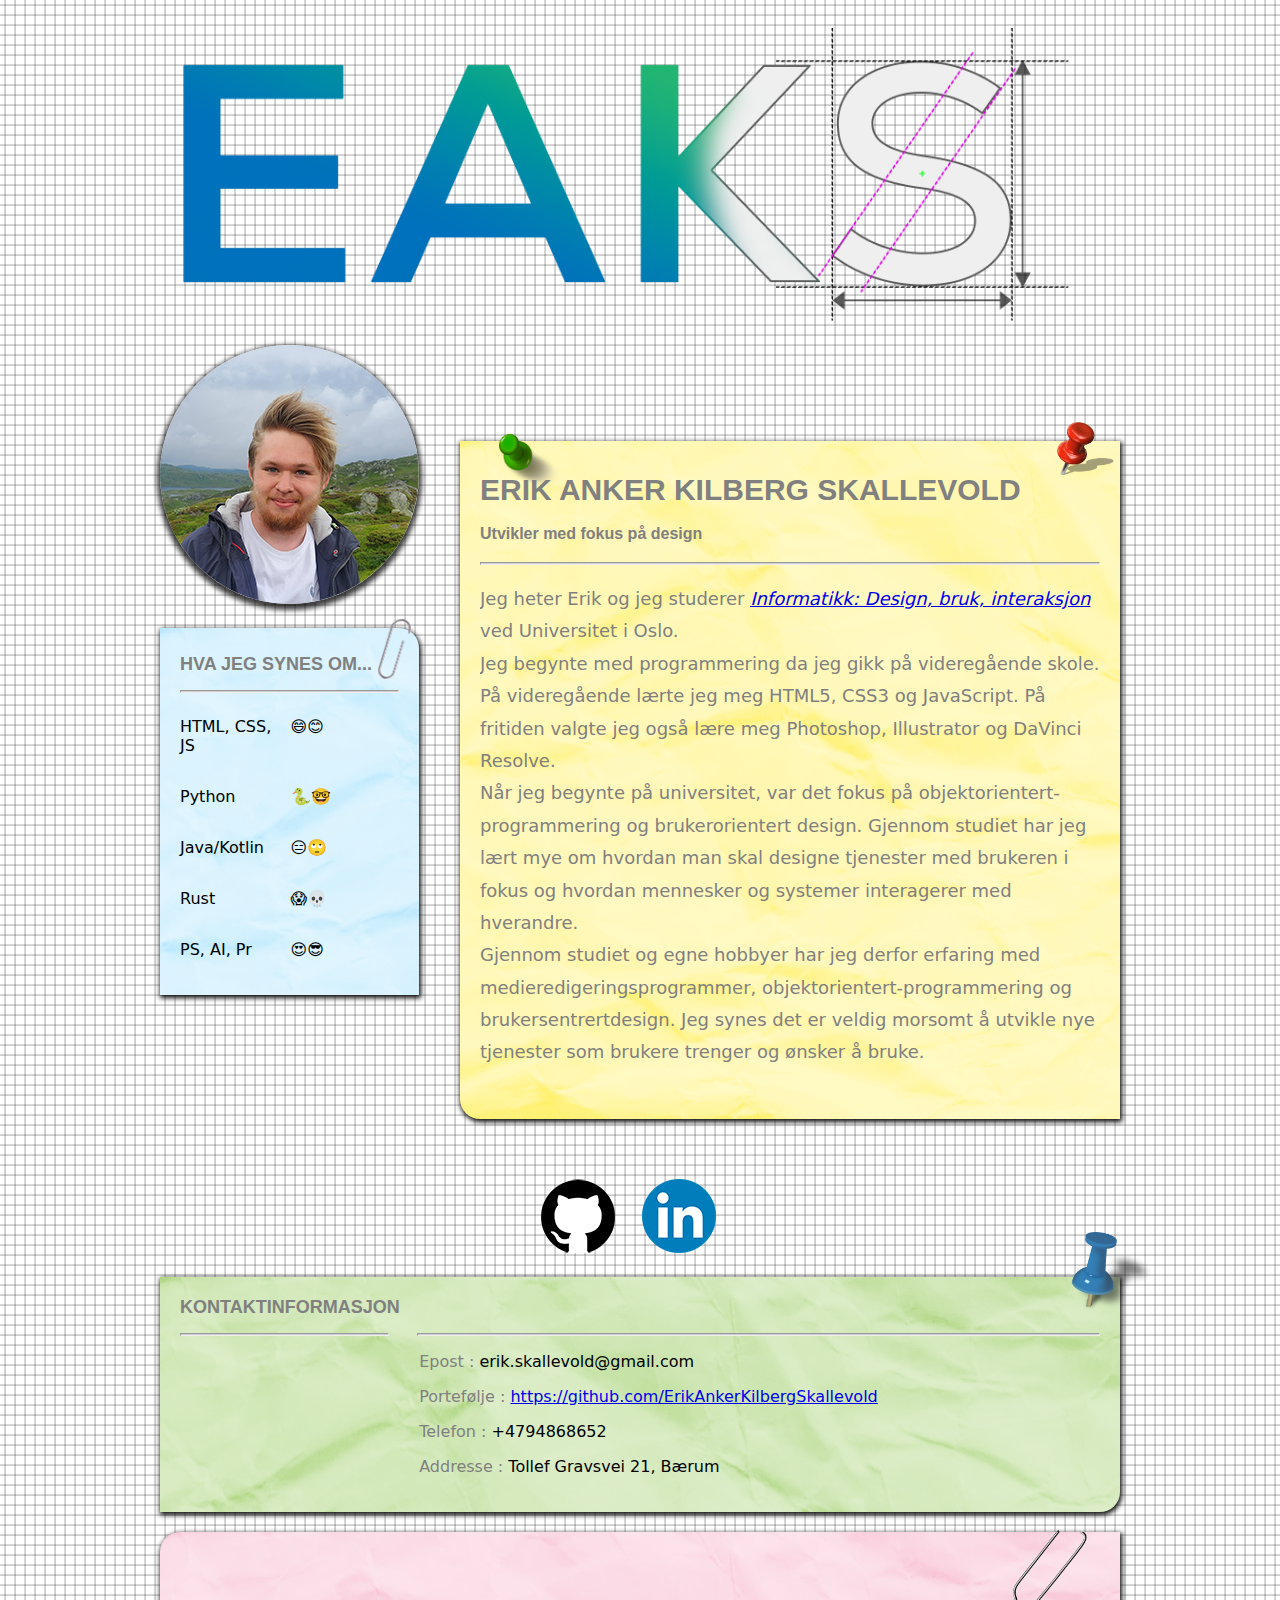
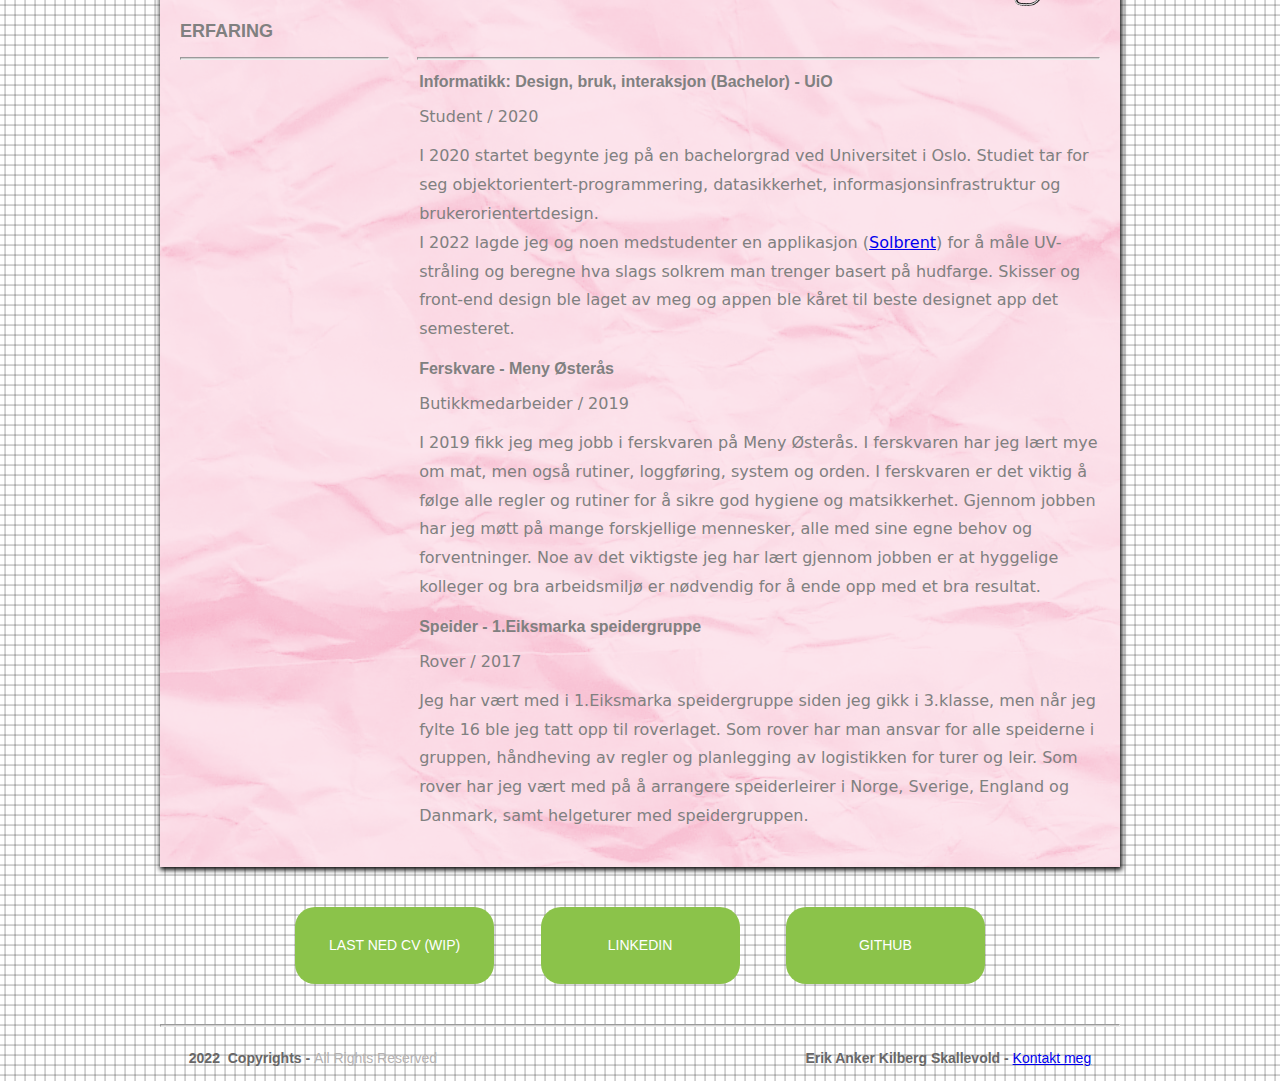
==== commit 72061dfa: "LinkedIn pfp" ====
--- a/index.html
+++ b/index.html
@@ -86,12 +86,6 @@
     <div class="socialNetworkNav"> 
       <!-- Add a Anchor tag with nested img tag here --> 
       <a href="https://www.linkedin.com/in/erik-skallevold-a36522160/"><img src="AboutPageAssets/images/linkedinlogo74px.png" alt="Bildelenke som går til LinkedIn profilen min. Bildet er logoen til LinkedIn. "></a></div>
-    <div class="socialNetworkNav"> 
-      <!-- Add a Anchor tag with nested img tag here --> 
-      <img src="AboutPageAssets/images/social.png"  alt="sample"> </div>
-    <div class="socialNetworkNav"> 
-      <!-- Add a Anchor tag with nested img tag here --> 
-      <img src="AboutPageAssets/images/social.png"  alt="sample"> </div>
   </aside>
 </header>
 <!-- content -->
@@ -139,17 +133,17 @@
   </section>
   <!-- Links to expore your past projects and download your CV -->
   <aside class="externalResourcesNav">
-    <div class="externalResources"> <a href="#" title="Download CV Link">LAST NED CV</a> </div>
+    <div class="externalResources"> <a href="#" title="Download CV Link">LAST NED CV (WIP)</a> </div>
     <span class="stretch"></span>
-    <div class="externalResources"><a href="#" title="Behance Link">LINKEDIN</a> </div>
+    <div class="externalResources"><a href="https://www.linkedin.com/in/erik-skallevold-a36522160/" title="LinkedIn Link">LINKEDIN</a> </div>
     <span class="stretch"></span>
-    <div class="externalResources"><a href="#" title="Github Link">GITHUB</a> </div>
+    <div class="externalResources"><a href="https://github.com/ErikAnkerKilbergSkallevold" title="Github Link">GITHUB</a> </div>
   </aside>
 </section>
 <footer>
   <hr>
   <p class="footerDisclaimer">2022&nbsp; Copyrights - <span>All Rights Reserved</span></p>
-  <p class="footerNote">Erik Anker Kilberg Skallevold - <span><a href="mailto:erik.skallevold@gmail.com">Email me</a></span></p>
+  <p class="footerNote">Erik Anker Kilberg Skallevold - <span><a href="mailto:erik.skallevold@gmail.com">Kontakt meg</a></span></p>
 </footer>
 </body>
 </html>
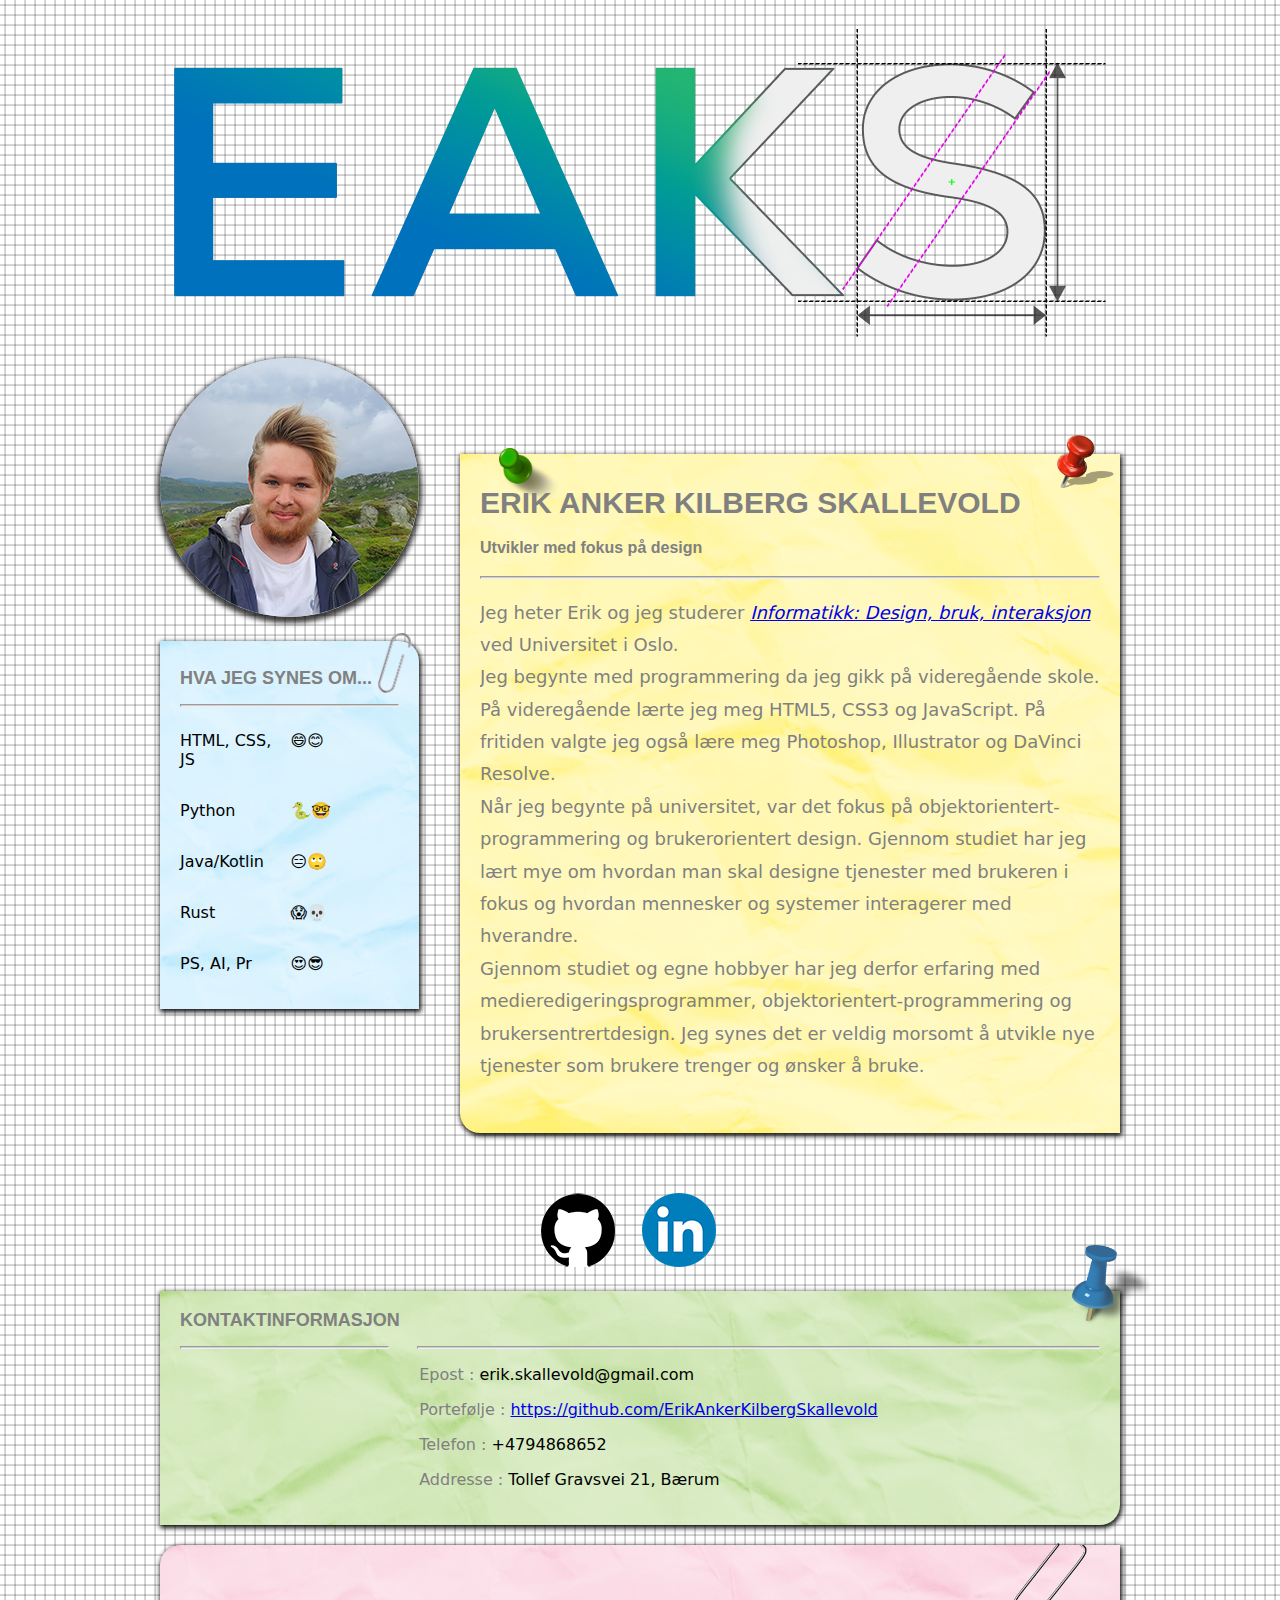
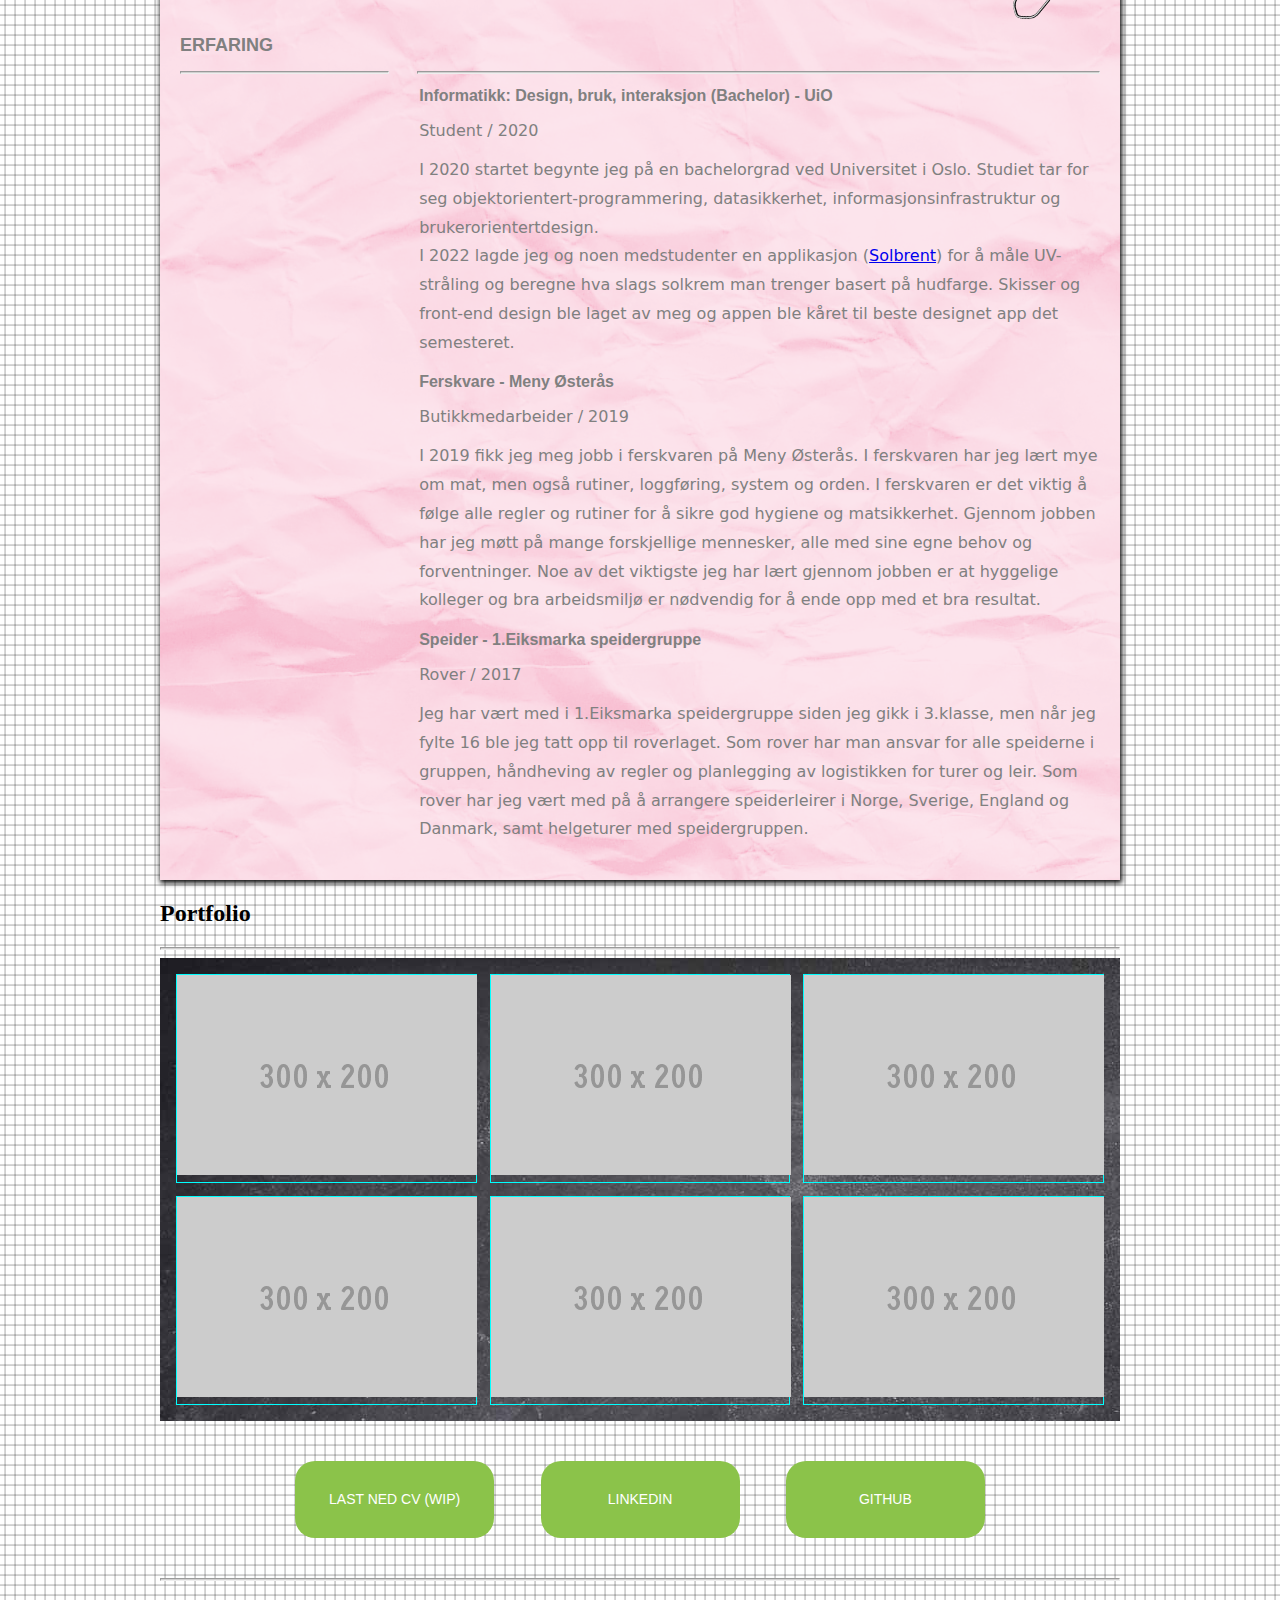
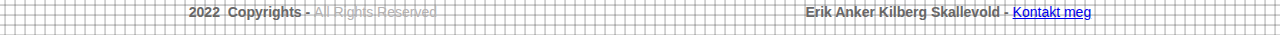
==== commit 6ffa2c55: "Added a portifolio grid" ====
--- a/index.html
+++ b/index.html
@@ -15,7 +15,7 @@
 <header>
   <div> 
     <!-- Profile logo. Add a img tag in place of <span>. -->
-    <img  class="myLogo" src="AboutPageAssets/images/EAKS_logo_blue.png" alt="Logoen til Erik. Det er initialene hans (EAKS).">
+    <img  class="myLogo center" src="AboutPageAssets/images/EAKS_logo_blue.png" alt="Logoen til Erik. Det er initialene hans (EAKS).">
   </div>
   <div class="profilePhoto"> 
     <!-- Profile photo -->
@@ -131,6 +131,20 @@
     </article>
     <!-- Replicate the above Div block to add more title and company details --> 
   </section>
+	<section>
+		<h2 class="sectionTitle">Portfolio</h2>
+	  <hr>
+		<div class="center">
+			<div class="grid-container">
+			  <div class="grid-item"><img class="img-thumbnail"  src="images/300X200.gif" alt=""></div>
+			  <div class="grid-item"><img class="img-thumbnail"  src="images/300X200.gif" alt=""></div>
+			  <div class="grid-item"><img class="img-thumbnail"  src="images/300X200.gif" alt=""></div>
+			  <div class="grid-item"><img class="img-thumbnail"  src="images/300X200.gif" alt=""></div>
+			  <div class="grid-item"><img class="img-thumbnail"  src="images/300X200.gif" alt=""></div>
+			  <div class="grid-item"><img class="img-thumbnail"  src="images/300X200.gif" alt=""></div>
+		 	 </div>
+		</div>
+	</section>	
   <!-- Links to expore your past projects and download your CV -->
   <aside class="externalResourcesNav">
     <div class="externalResources"> <a href="#" title="Download CV Link">LAST NED CV (WIP)</a> </div>
--- a/AboutPageAssets/styles/aboutPageStyle.css
+++ b/AboutPageAssets/styles/aboutPageStyle.css
@@ -19,9 +19,8 @@
 }
 
 header .myLogo{
-	align-content: center;
-	max-width: 95%;
-	margin-right: 3%;
+	max-width: 100%;
+	margin-right: 0%;
 }
 
 header .profileLogo .logoPlaceholder {
@@ -234,6 +233,43 @@
 	box-shadow: 1px 2px 5px 1px #0e0e0e;
 }
 
+.grid-container {
+	display: grid;
+	width: 100%;
+	margin-left: auto;
+	margin-right: auto;
+	grid-template-columns: auto auto auto;
+	background-image: url("../images/blackboard.jpg");
+	padding: 10px;
+}
+
+.grid-item {
+  background-color: rgba(255, 255, 255, 0.0);
+  border: 1px solid rgba(0, 255, 255, 1);
+  margin: 2%;
+  font-size: 30px;
+  text-align: center;
+}
+
+.center {
+  display: flex;
+  justify-content: center;
+  align-items: center;
+  border: 0px solid green; 
+}
+
+.clearfix::after {
+  content: "";
+  clear: both;
+  display: table;
+}
+
+
+
+
+
+
+
 
 
 /* Media query for Mobile devices*/
@@ -320,6 +356,11 @@
 		width: 100%;
 		height: 35px;
 	}
+	
+	.grid-container{
+		grid-template-columns: auto;
+		margin-bottom: 20px;
+	}
 
 	header .blueBackground{
 		padding: 20px 20px 20px 20px;
@@ -409,6 +450,10 @@
 		height: 48px;
 		margin-top: 5%;
 	}
+	.grid-container{
+		grid-template-columns: auto auto;
+		margin-bottom: 20px;
+	}
 	/* Footer */
 	footer .footerDisclaimer {
 		float: left;
@@ -503,3 +548,5 @@
 
 
 
+.cl-12 {
+}
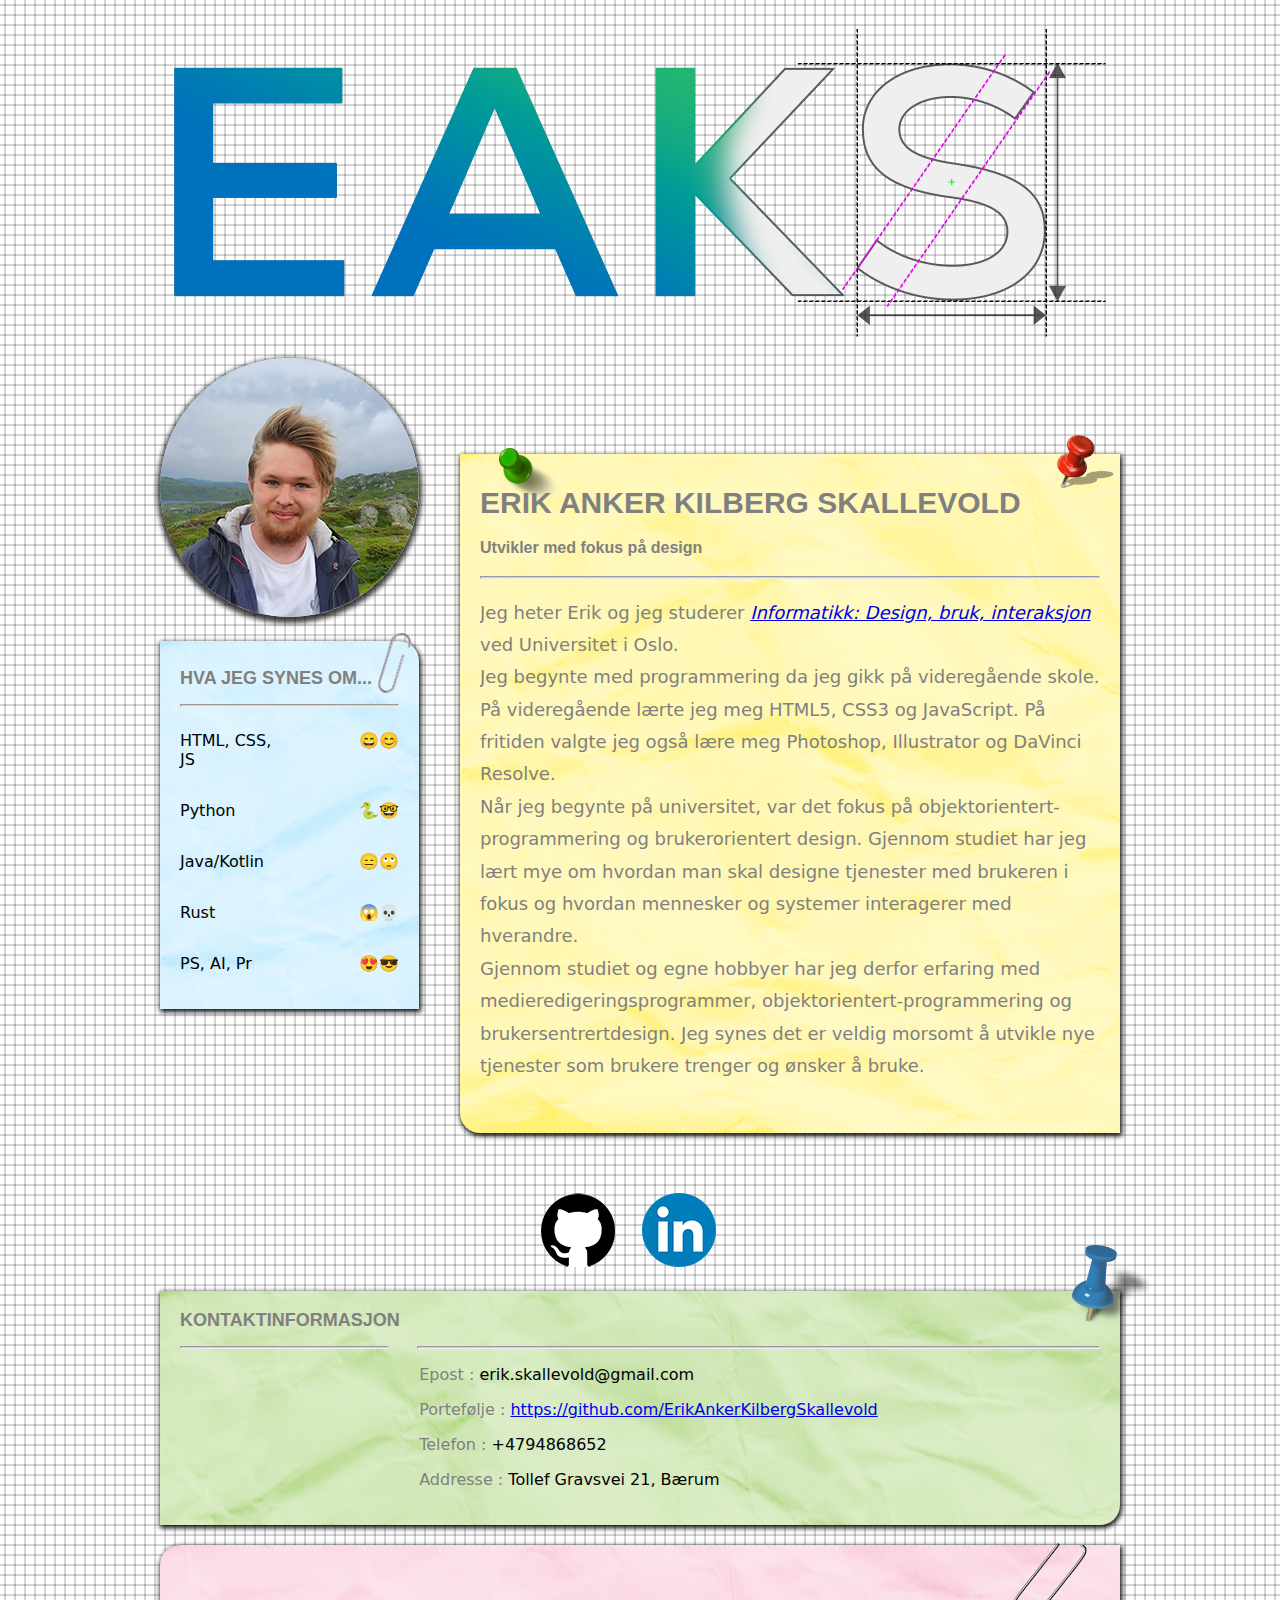
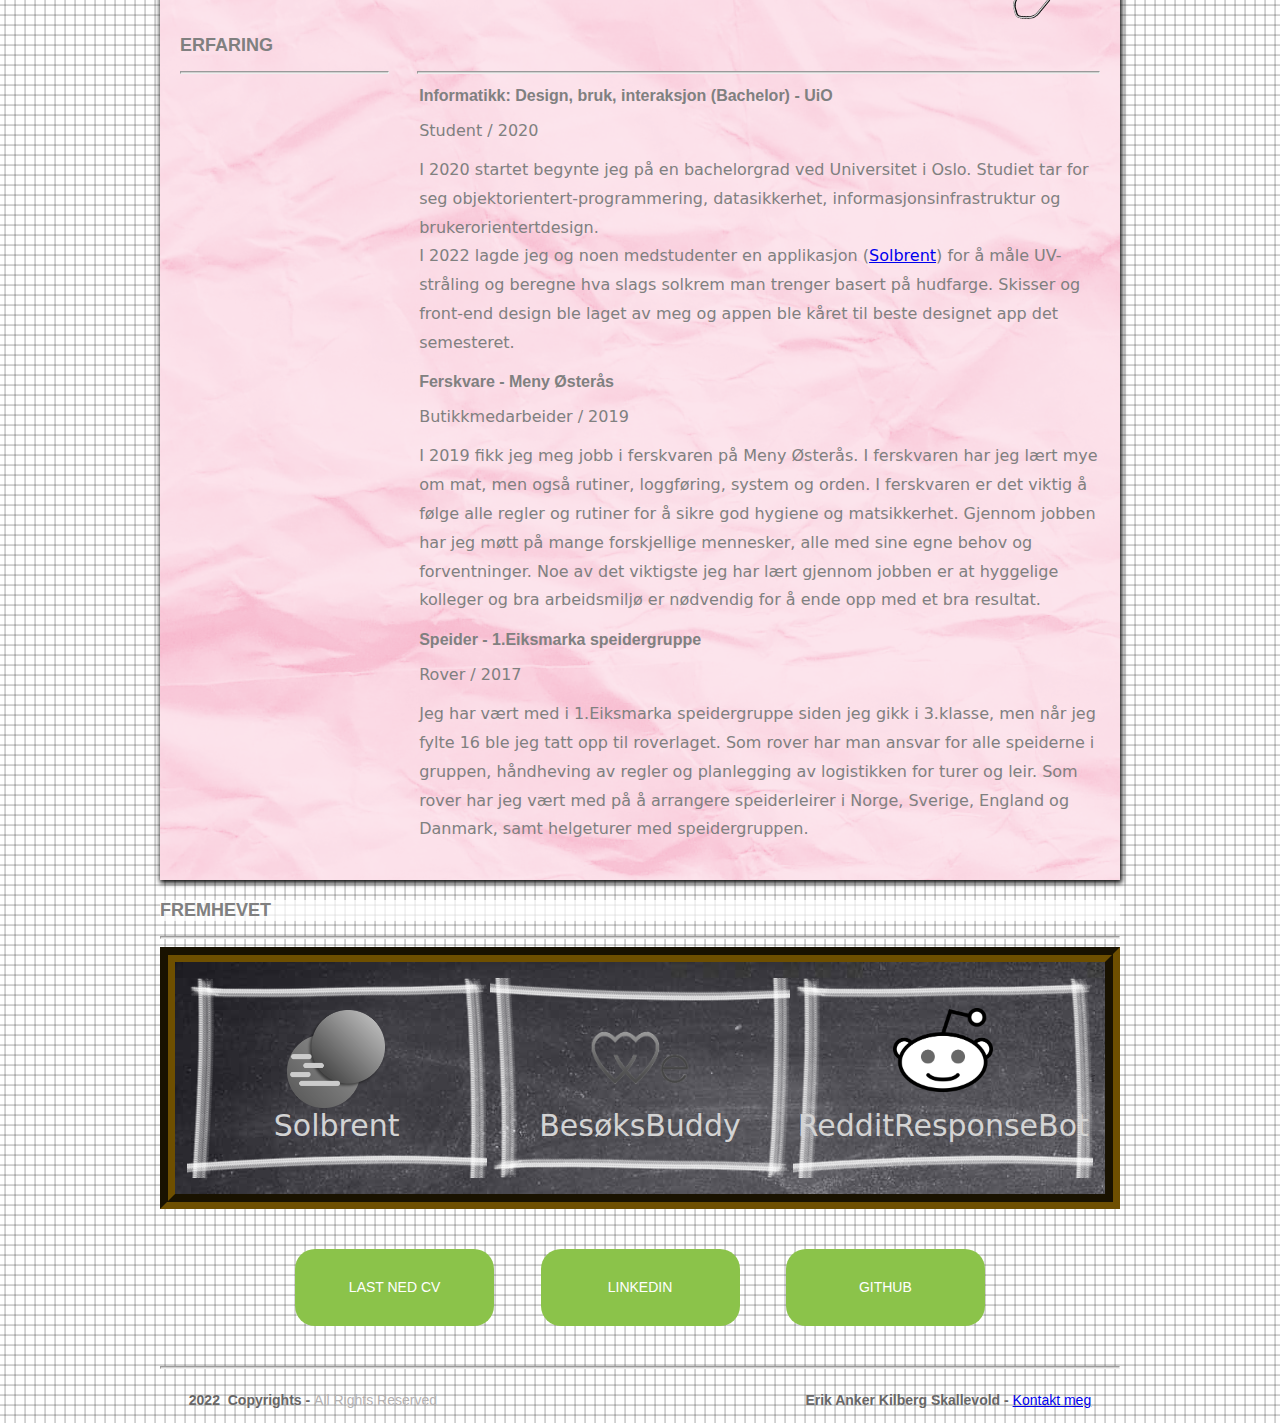
==== commit 4c06dd16: "Added a RedditBotPage. Will most likely get removed" ====
--- a/index.html
+++ b/index.html
@@ -30,31 +30,31 @@
 			<div>
 				<div style="display:flex; justify-content:space-between">
 					<p class="ProgramName">HTML, CSS, JS</p>
-					<p class="ProgramName">😄😊</p>
+					<p class="ProgramEmoji">😄😊</p>
 				</div>
 			</div>
 			<div>
 			  <div style="display:flex; justify-content:space-between">
 				<p class="ProgramName">Python</p>
-				  <p class="ProgramName">🐍🤓</p>
+				  <p class="ProgramEmoji">🐍🤓</p>
 				</div>
 			</div>	
 			<div>
 				<div style="display:flex; justify-content:space-between">
 					<p class="ProgramName">Java/Kotlin</p>
-					<p class="ProgramName">😑🙄</p>
+					<p class="ProgramEmoji">😑🙄</p>
 				</div>
 			</div>	
 			<div>
 				<div style="display:flex; justify-content:space-between">
 					<p class="ProgramName">Rust</p>
-					<p class="ProgramName">😱💀</p>
+					<p class="ProgramEmoji">😱💀</p>
 				</div>
 			</div>
 			<div>
 				<div style="display:flex; justify-content:space-between">
 					<p class="ProgramName">PS, AI, Pr</p>
-					<p class="ProgramName">😍😎</p>
+					<p class="ProgramEmoji">😍😎</p>
 				</div>
 			</div>
 		  </div>
@@ -132,22 +132,19 @@
     <!-- Replicate the above Div block to add more title and company details --> 
   </section>
 	<section>
-		<h2 class="sectionTitle">Portfolio</h2>
+		<h2 class="sectionTitle2">Fremhevet</h2>
 	  <hr>
 		<div class="center">
 			<div class="grid-container">
-			  <div class="grid-item"><img class="img-thumbnail"  src="images/300X200.gif" alt=""></div>
-			  <div class="grid-item"><img class="img-thumbnail"  src="images/300X200.gif" alt=""></div>
-			  <div class="grid-item"><img class="img-thumbnail"  src="images/300X200.gif" alt=""></div>
-			  <div class="grid-item"><img class="img-thumbnail"  src="images/300X200.gif" alt=""></div>
-			  <div class="grid-item"><img class="img-thumbnail"  src="images/300X200.gif" alt=""></div>
-			  <div class="grid-item"><img class="img-thumbnail"  src="images/300X200.gif" alt=""></div>
+				<a href="https://github.com/ErikAnkerKilbergSkallevold/Solbrent"><div class="grid-item center"><img class="image1"  src="AboutPageAssets/images/chalk_border.png" style="clear: both;" alt="Image border. Ser ut spm kritt"><img class="image2" src="AboutPageAssets/images/applogo.png" alt="Bilde av Solbrent sin logo"><p>Solbrent</p></div></a>
+				<a href="https://github.com/ErikAnkerKilbergSkallevold/BesoksBuddy"><div class="grid-item center"><img class="image1flip"  src="AboutPageAssets/images/chalk_border.png" style="clear: both;" alt="Image border. Ser ut spm kritt"><img class="image2" src="AboutPageAssets/images/WeConnect.png" alt="Bilde av WeConnect sin logo" ><p>BesøksBuddy</p></div></a>
+				<a href="redditResponseBot.html"><div class="grid-item center"><img class="image1"  src="AboutPageAssets/images/chalk_border.png" style="clear: both;" alt="Image border. Ser ut spm kritt"><img class="image2" src="AboutPageAssets/images/reddit.png" alt="Bilde av Reddit sin logo"><p>RedditResponseBot</p></div></a>
 		 	 </div>
 		</div>
 	</section>	
   <!-- Links to expore your past projects and download your CV -->
   <aside class="externalResourcesNav">
-    <div class="externalResources"> <a href="#" title="Download CV Link">LAST NED CV (WIP)</a> </div>
+    <div class="externalResources"> <a href="AboutPageAssets/docs/CV Erik Anker Kilberg Skallevold.pdf" download="Erik Anker Kilberg Skallevold CV" title="Download CV Link">LAST NED CV</a> </div>
     <span class="stretch"></span>
     <div class="externalResources"><a href="https://www.linkedin.com/in/erik-skallevold-a36522160/" title="LinkedIn Link">LINKEDIN</a> </div>
     <span class="stretch"></span>
--- a/AboutPageAssets/styles/aboutPageStyle.css
+++ b/AboutPageAssets/styles/aboutPageStyle.css
@@ -113,12 +113,22 @@
 	text-transform: uppercase;
 	
 }
+
+.sectionTitle2 {
+	font-family: 'Montserrat', sans-serif;
+	color: #808080;
+	font-size: 18px;
+	font-weight: 700;
+	text-transform: uppercase;
+	background-color: rgba(255,255,255,0.71)
+	
+}
 .section1 .sectionTitleRule, .section2 .sectionTitleRule {
 	margin: 0 3% 0 0;
 	float: left;
 	clear: both;
 }
-.section1 .sectionTitleRule2, .section2 .sectionTitleRule2 {
+.sectionTitleRule2 {
 	background-color: rgba(208,207,207,1.00);
 	height: 1px;
 	padding: 0px;
@@ -241,14 +251,60 @@
 	grid-template-columns: auto auto auto;
 	background-image: url("../images/blackboard.jpg");
 	padding: 10px;
+	border: #6E4F00;
+	border-style: groove;
+	border-width: 15px;
 }
 
 .grid-item {
-  background-color: rgba(255, 255, 255, 0.0);
-  border: 1px solid rgba(0, 255, 255, 1);
-  margin: 2%;
-  font-size: 30px;
-  text-align: center;
+	background-color: rgba(255, 255, 255, 0.0);
+	margin: 2%;
+	font-size: 30px;
+	text-align: center;
+	position: relative;
+}
+
+.image1 {
+	position: relative;
+	top: 0;
+	left: 0;
+	z-index: 1;
+}
+
+.image1flip {
+	position: relative;
+	top: 0;
+	left: 0;
+	transform: scaleY(-1);
+	z-index: 1;
+}
+
+.image2 {
+	position: absolute;
+	justify-content: center;
+	top: 15%;
+	z-index: 3;
+	width: 100px;
+	filter: grayscale(1);
+	transition: 1s;
+}
+
+.image2:hover {
+	position: absolute;
+	justify-content: center;
+	z-index: 3;
+	filter: grayscale(0);
+	transition: 1s;
+}
+
+.grid-item p{
+	position: absolute;
+	top: 50%;
+	justify-content: center;
+	font-family: Segoe, "Segoe UI", "DejaVu Sans", "Trebuchet MS", Verdana, "sans-serif";
+	font-size: 30px;
+	color: lightgrey;
+	z-index: 5;
 }
 
 .center {
@@ -263,6 +319,7 @@
   clear: both;
   display: table;
 }
+
 
 
 
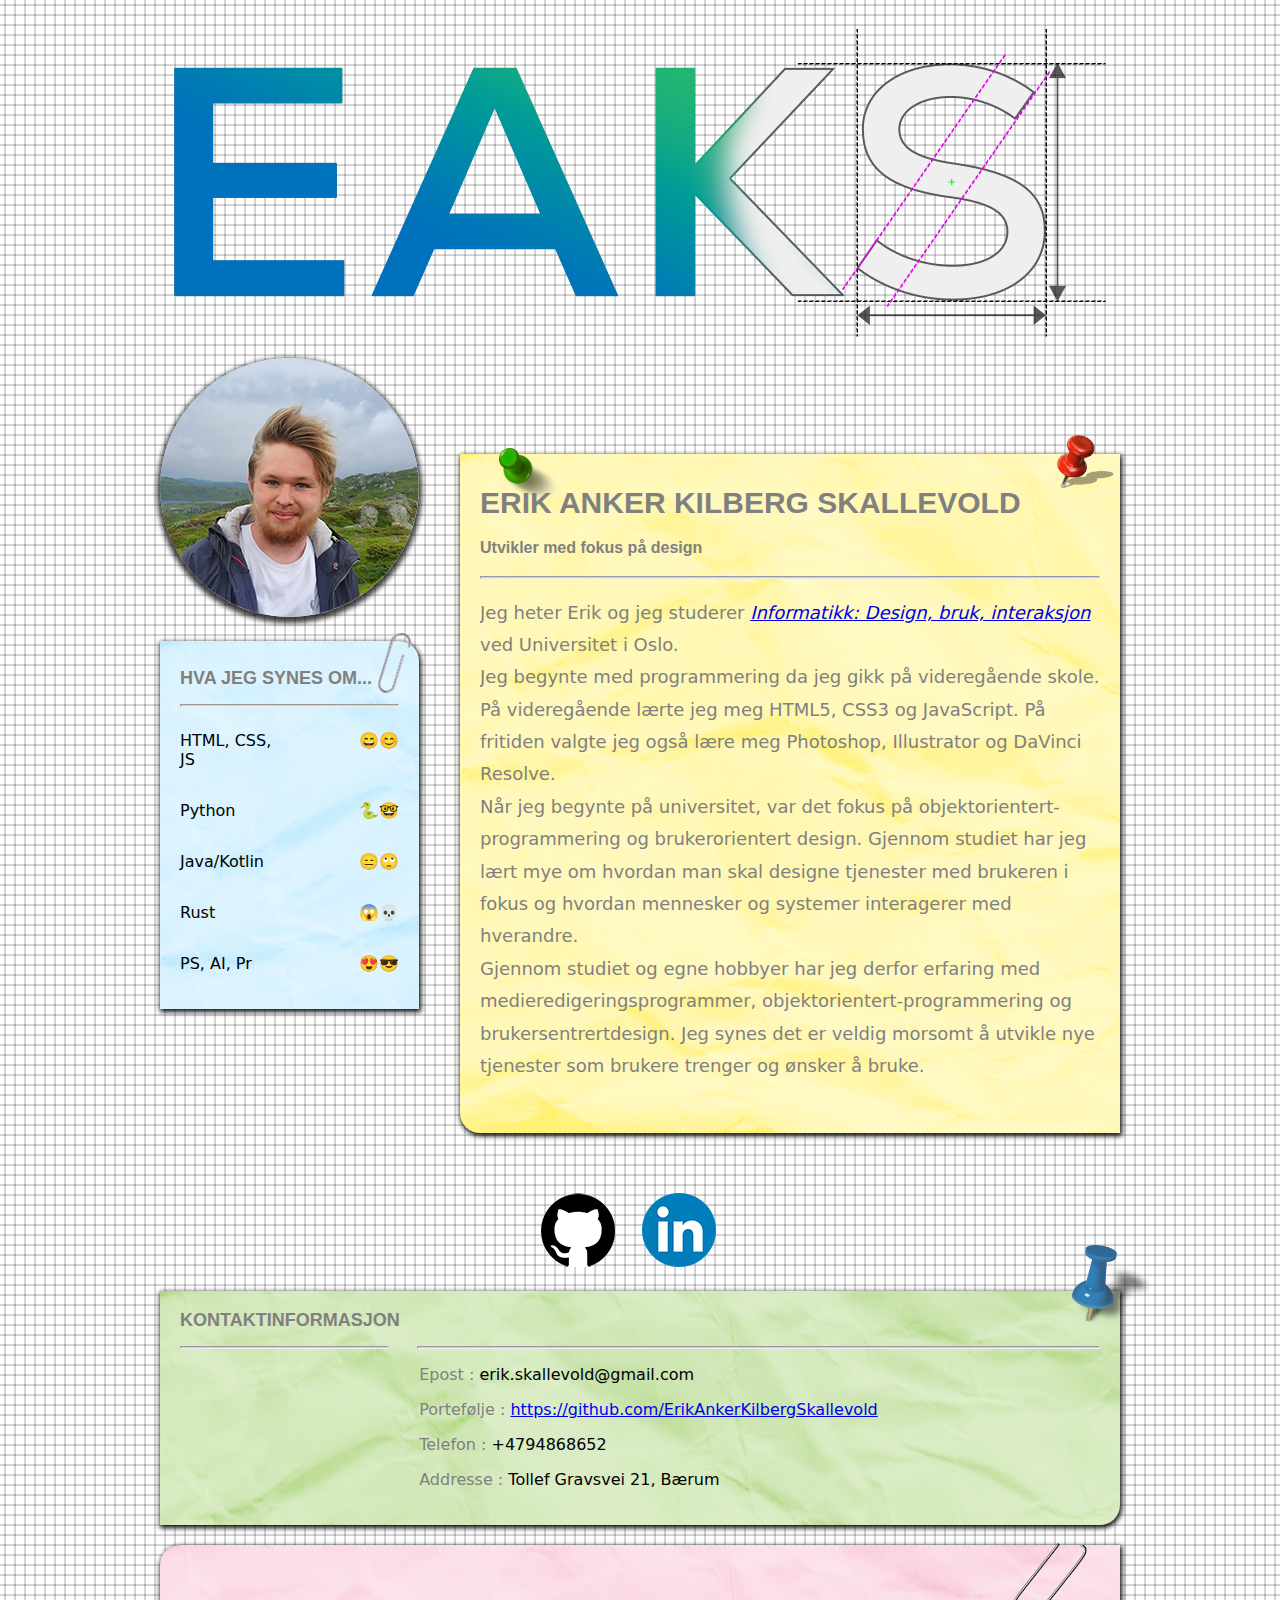
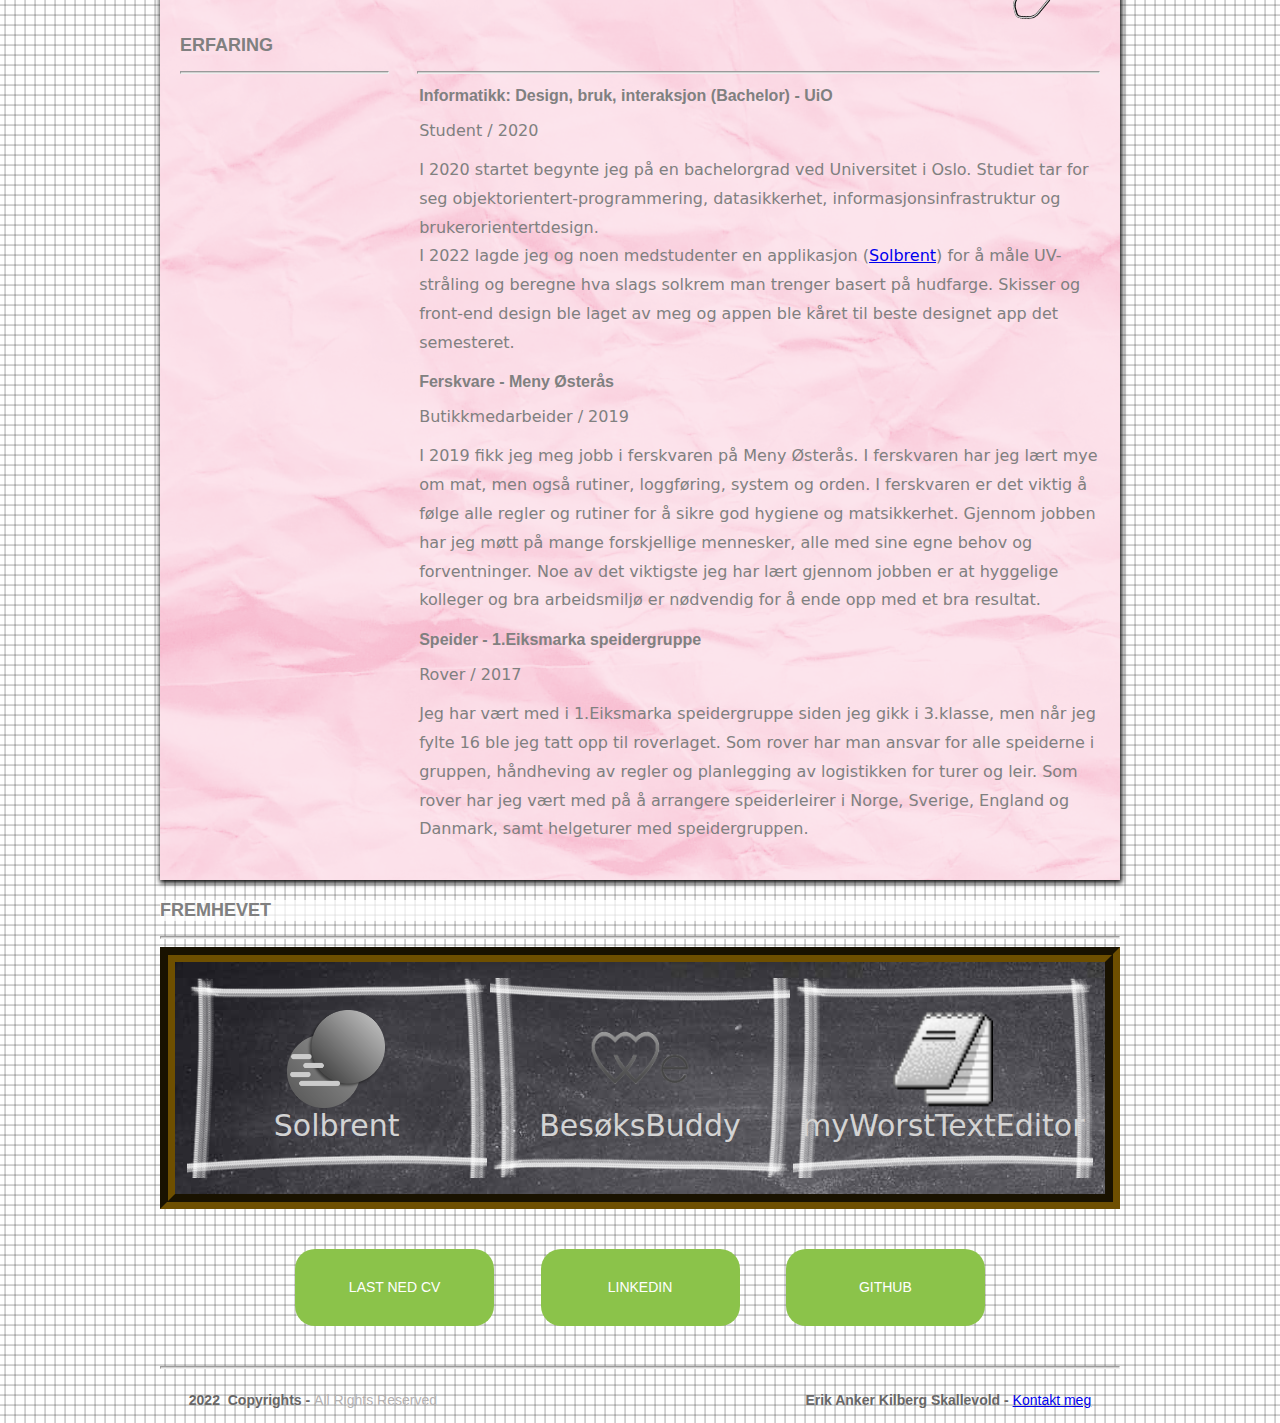
==== commit 7c365d41: "Cleaned up code" ====
--- a/index.html
+++ b/index.html
@@ -138,7 +138,7 @@
 			<div class="grid-container">
 				<a href="https://github.com/ErikAnkerKilbergSkallevold/Solbrent"><div class="grid-item center"><img class="image1"  src="AboutPageAssets/images/chalk_border.png" style="clear: both;" alt="Image border. Ser ut spm kritt"><img class="image2" src="AboutPageAssets/images/applogo.png" alt="Bilde av Solbrent sin logo"><p>Solbrent</p></div></a>
 				<a href="https://github.com/ErikAnkerKilbergSkallevold/BesoksBuddy"><div class="grid-item center"><img class="image1flip"  src="AboutPageAssets/images/chalk_border.png" style="clear: both;" alt="Image border. Ser ut spm kritt"><img class="image2" src="AboutPageAssets/images/WeConnect.png" alt="Bilde av WeConnect sin logo" ><p>BesøksBuddy</p></div></a>
-				<a href="redditResponseBot.html"><div class="grid-item center"><img class="image1"  src="AboutPageAssets/images/chalk_border.png" style="clear: both;" alt="Image border. Ser ut spm kritt"><img class="image2" src="AboutPageAssets/images/reddit.png" alt="Bilde av Reddit sin logo"><p>RedditResponseBot</p></div></a>
+				<a href="../myWorstTextEditor/index.html"><div class="grid-item center"><img class="image1"  src="AboutPageAssets/images/chalk_border.png" style="clear: both;" alt="Image border. Ser ut spm kritt"><img class="image2" src="AboutPageAssets/images/notepad-5.png" alt="Bilde av Reddit sin logo"><p>myWorstTextEditor</p></div></a>
 		 	 </div>
 		</div>
 	</section>	
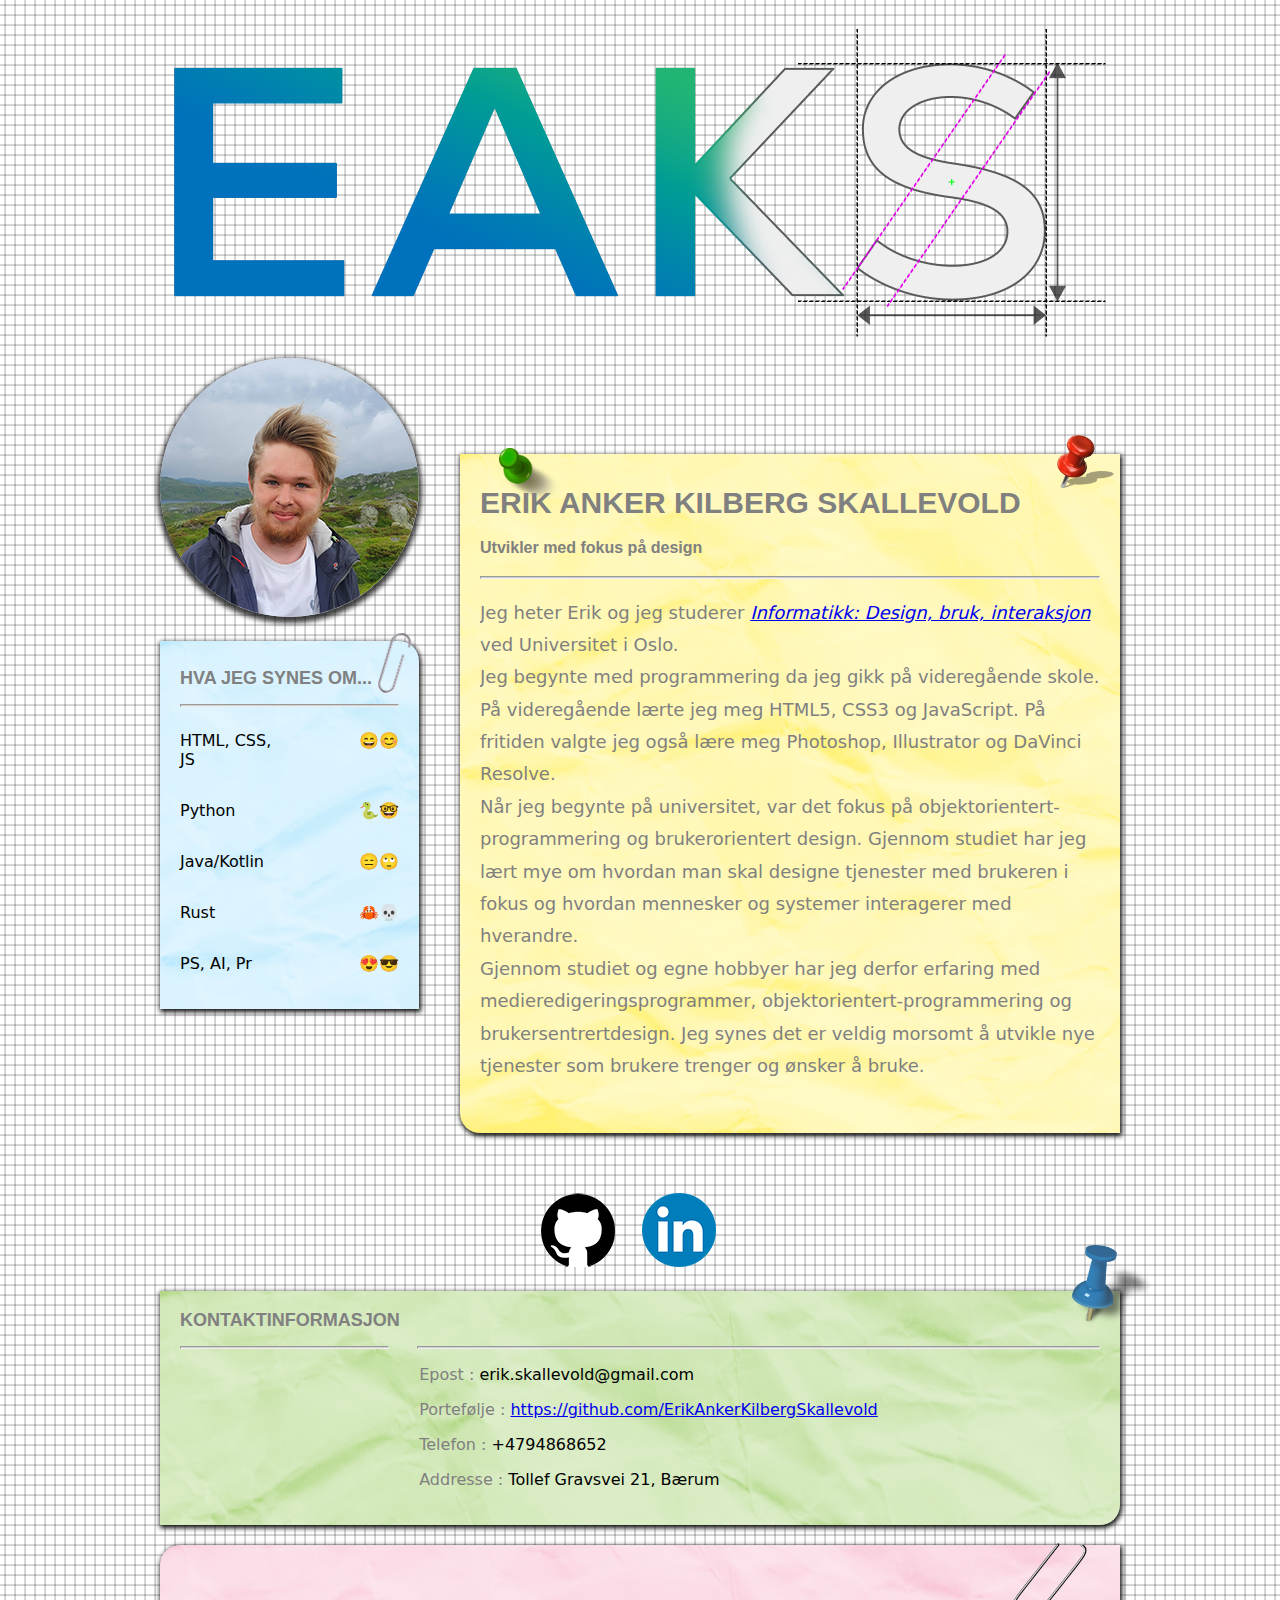
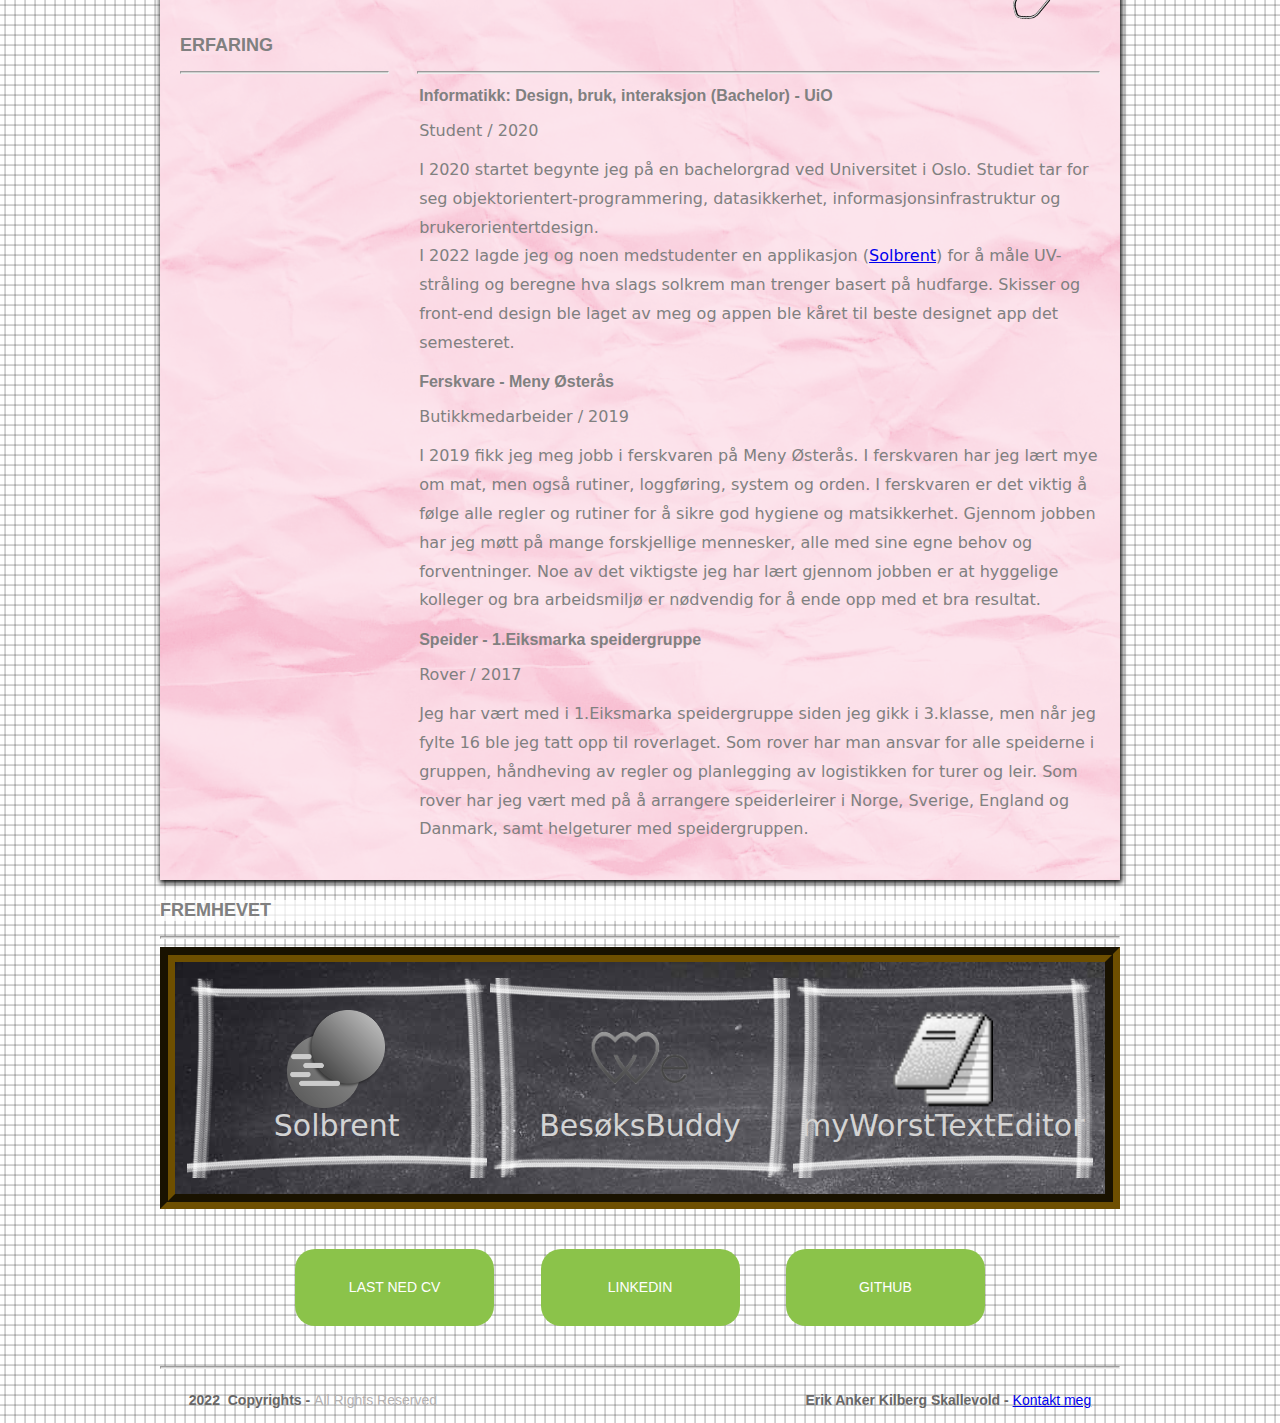
==== commit bf4a3813: "Update index.html" ====
--- a/index.html
+++ b/index.html
@@ -48,7 +48,7 @@
 			<div>
 				<div style="display:flex; justify-content:space-between">
 					<p class="ProgramName">Rust</p>
-					<p class="ProgramEmoji">😱💀</p>
+					<p class="ProgramEmoji">🦀💀</p>
 				</div>
 			</div>
 			<div>
